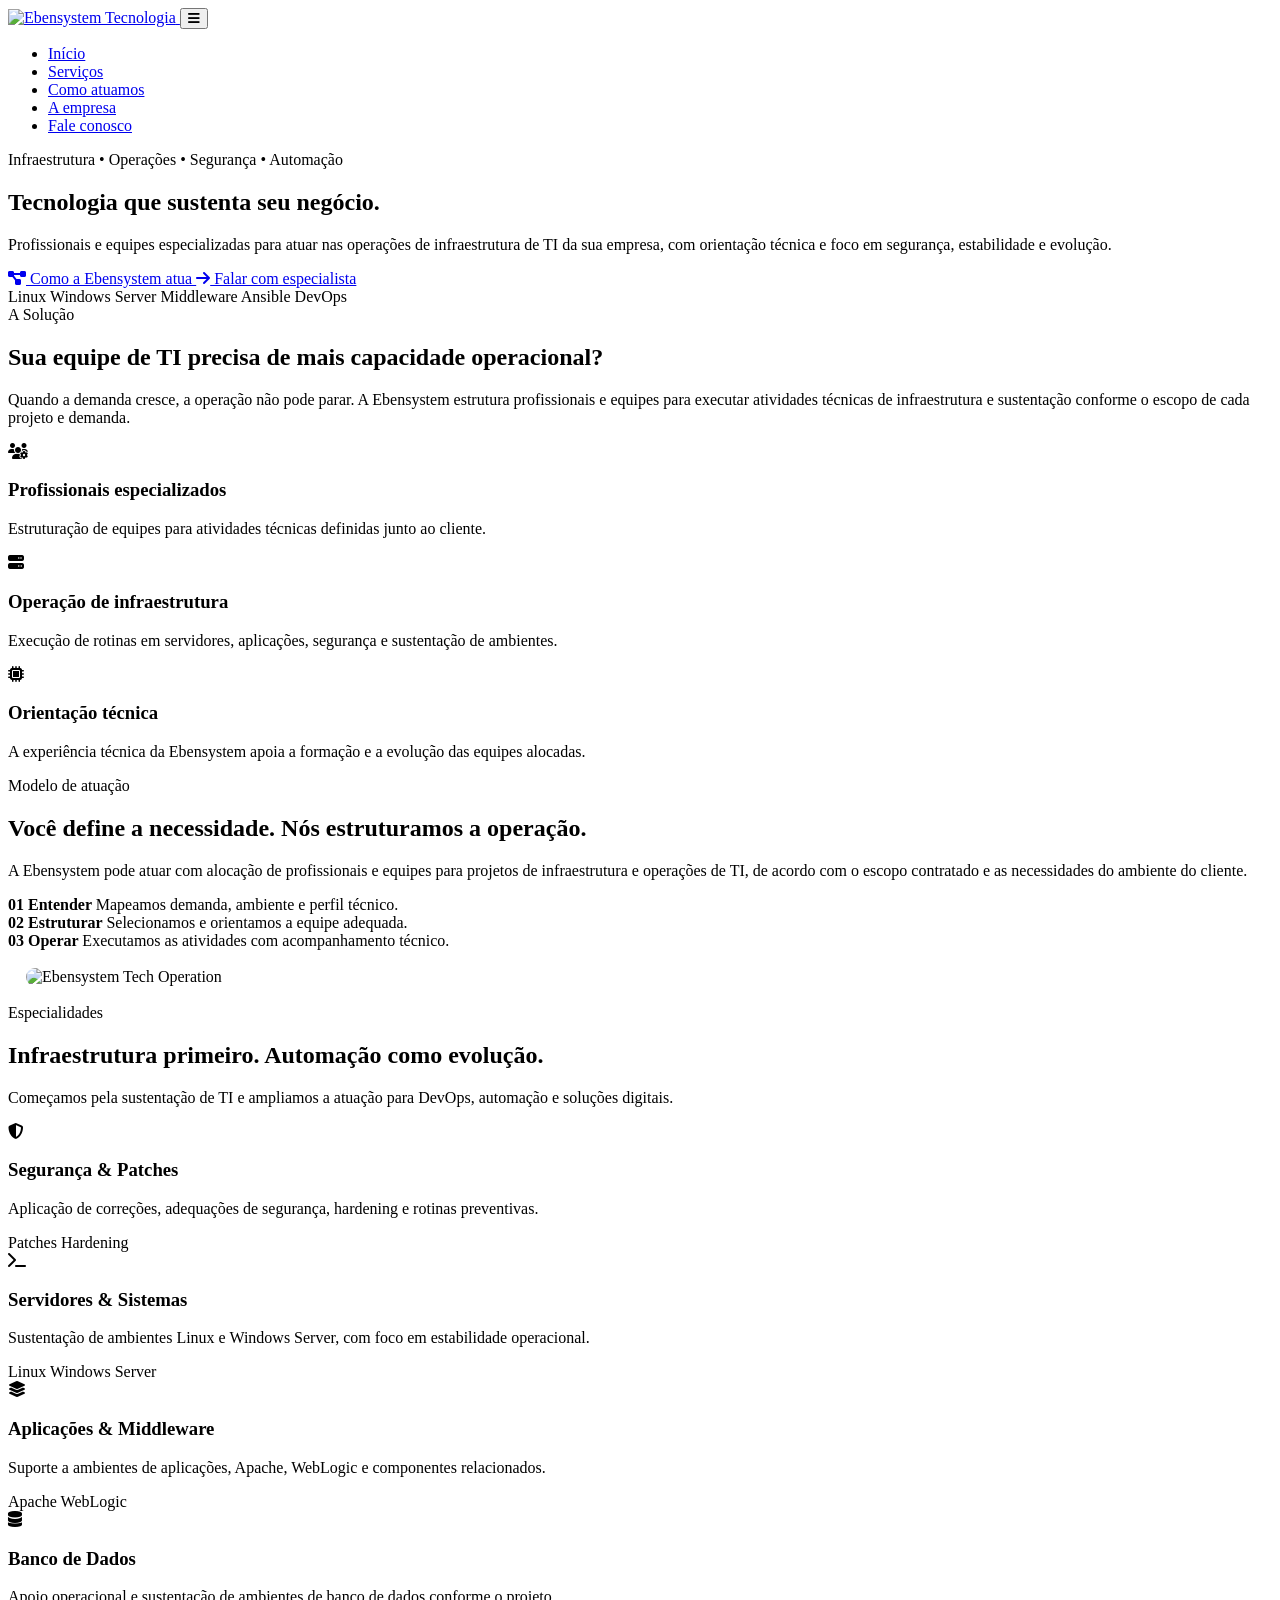
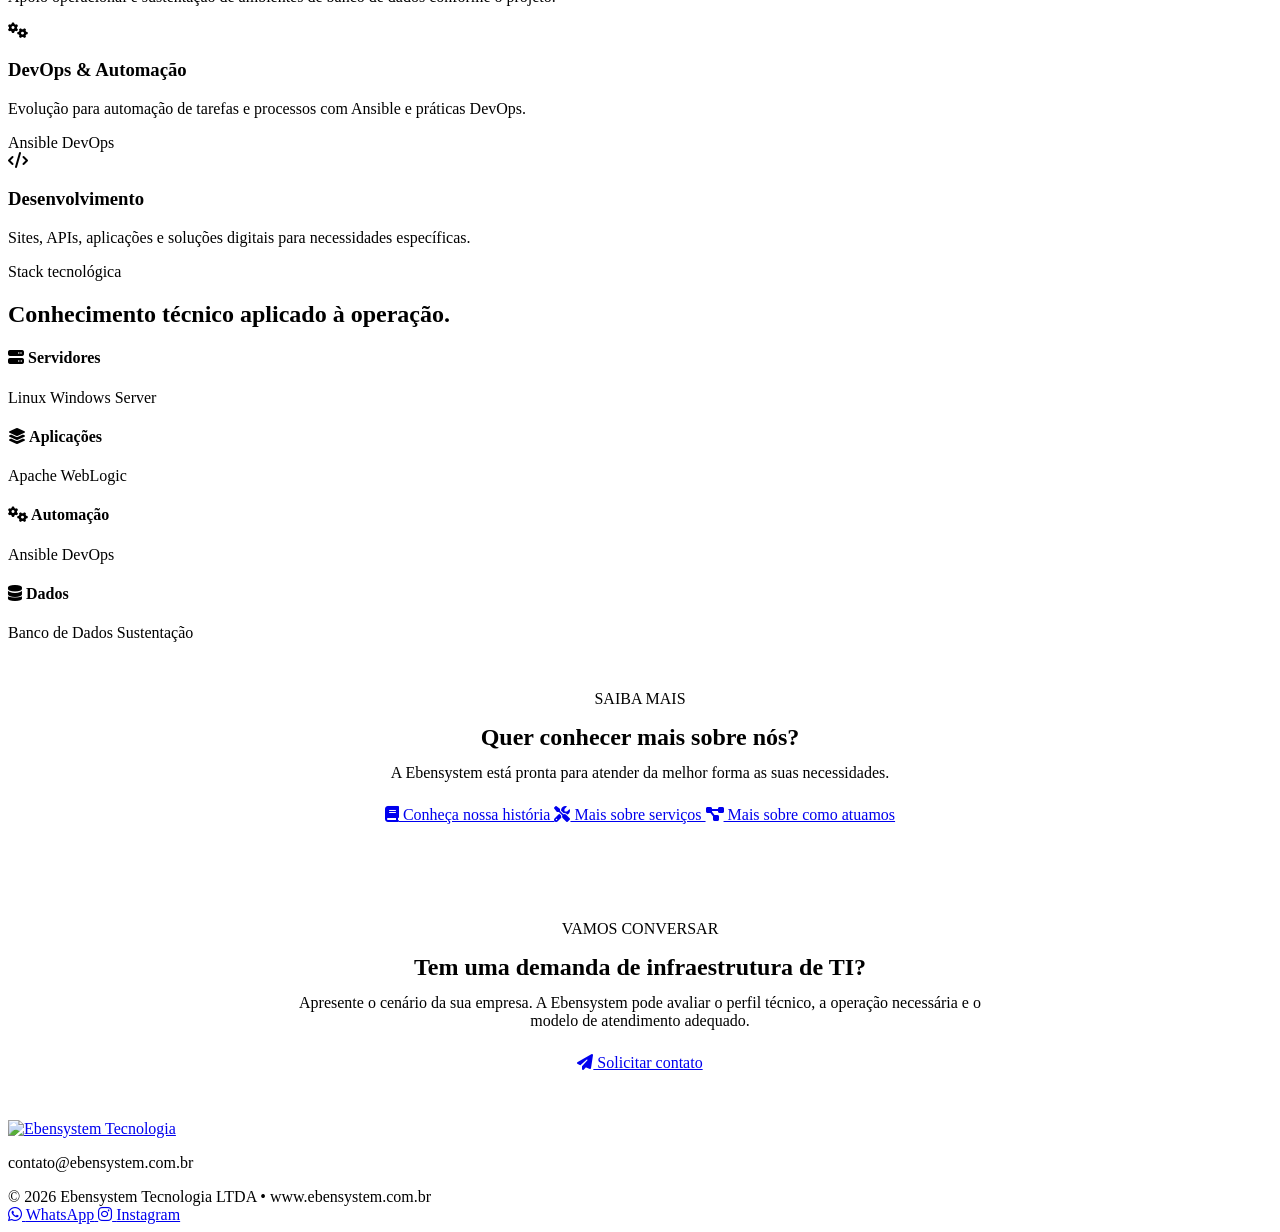
==== index.html @ 6a3967ce "Add files via upload" ====
<!DOCTYPE html>
<html lang="pt-BR">
 <head>
  <meta charset="utf-8"/>
  <meta content="width=device-width, initial-scale=1.0" name="viewport"/>
  <meta content="Ebensystem Tecnologia &mdash; profissionais e equipes especializadas para opera&ccedil;&otilde;es de infraestrutura, seguran&ccedil;a, servidores, aplica&ccedil;&otilde;es e automa&ccedil;&atilde;o de TI." name="description"/>
  <title>
   Ebensystem Tecnologia | Infraestrutura e Opera&ccedil;&otilde;es de TI
  </title>
  <link href="css/style.css" rel="stylesheet"/>
  <link href="https://cdnjs.cloudflare.com/ajax/libs/font-awesome/6.4.0/css/all.min.css" rel="stylesheet"/>
 </head>
 <body>
  <header>
   <a class="logo-container" href="./">
    <img alt="Ebensystem Tecnologia" class="logo-img" src="img/logo.png"/>
   </a>
   <button aria-expanded="false" aria-label="Abrir menu" class="menu-toggle" type="button">
    <i class="fa-solid fa-bars">
    </i>
   </button>
   <nav>
    <ul>
     <li>
      <a aria-current="page" class="active" href="./">
       In&iacute;cio
      </a>
     </li>
     <li>
      <a href="./servicos/">
       Servi&ccedil;os
      </a>
     </li>
     <li>
      <a href="./clientes/">
       Como atuamos
      </a>
     </li>
     <li>
      <a href="./historia/">
       A empresa
      </a>
     </li>
     <li>
      <a class="nav-cta" href="./contato/">
       Fale conosco
      </a>
     </li>
    </ul>
   </nav>
  </header>
  <main>
   <section class="hero reveal">
    <div class="hero-grid">
    </div>
    <span class="hero-node node1">
    </span>
    <span class="hero-node node2">
    </span>
    <span class="hero-node node3">
    </span>
    <div class="hero-content">
     <span class="eyebrow">
      Infraestrutura &bull; Opera&ccedil;&otilde;es &bull; Seguran&ccedil;a &bull; Automa&ccedil;&atilde;o
     </span>
     <h1>
      Tecnologia que
      <span>
       sustenta
      </span>
      seu neg&oacute;cio.
     </h1>
     <p>
      Profissionais e equipes especializadas para atuar nas opera&ccedil;&otilde;es de infraestrutura de TI da sua empresa, com orienta&ccedil;&atilde;o t&eacute;cnica e foco em seguran&ccedil;a, estabilidade e evolu&ccedil;&atilde;o.
     </p>
     <div class="hero-actions">
      <a class="btn-primary" href="./clientes/">
       <i class="fa-solid fa-diagram-project">
       </i>
       Como a Ebensystem atua
      </a>
      <a class="btn-secondary" href="./contato/">
       <i class="fa-solid fa-arrow-right">
       </i>
       Falar com especialista
      </a>
     </div>
     <div class="hero-techline">
      <span>
       Linux
      </span>
      <span>
       Windows Server
      </span>
      <span>
       Middleware
      </span>
      <span>
       Ansible
      </span>
      <span>
       DevOps
      </span>
     </div>
    </div>
   </section>
   <section class="section">
    <div class="section-head">
     <span class="section-kicker">
      A Solução
     </span>
     <h2>
      Sua equipe de TI precisa de mais capacidade operacional?
     </h2>
     <p>
      Quando a demanda cresce, a opera&ccedil;&atilde;o n&atilde;o pode parar. A Ebensystem estrutura profissionais e equipes para executar atividades t&eacute;cnicas de infraestrutura e sustenta&ccedil;&atilde;o conforme o escopo de cada projeto e demanda.
     </p>
    </div>
    <div class="grid-3">
     <div class="card reveal">
      <div class="card-icon">
       <i class="fa-solid fa-users-gear">
       </i>
      </div>
      <h3>
       Profissionais especializados
      </h3>
      <p>
       Estrutura&ccedil;&atilde;o de equipes para atividades t&eacute;cnicas definidas junto ao cliente.
      </p>
     </div>
     <div class="card reveal delay-1">
      <div class="card-icon">
       <i class="fa-solid fa-server">
       </i>
      </div>
      <h3>
       Opera&ccedil;&atilde;o de infraestrutura
      </h3>
      <p>
       Execu&ccedil;&atilde;o de rotinas em servidores, aplica&ccedil;&otilde;es, seguran&ccedil;a e sustenta&ccedil;&atilde;o de ambientes.
      </p>
     </div>
     <div class="card reveal delay-2">
      <div class="card-icon">
       <i class="fa-solid fa-microchip">
       </i>
      </div>
      <h3>
       Orienta&ccedil;&atilde;o t&eacute;cnica
      </h3>
      <p>
       A experi&ecirc;ncia t&eacute;cnica da Ebensystem apoia a forma&ccedil;&atilde;o e a evolu&ccedil;&atilde;o das equipes alocadas.
      </p>
     </div>
    </div>
   </section>
   <section class="section" id="modelo">
    <div class="model">
     <div class="card model-main">
      <span class="section-kicker">
       Modelo de atua&ccedil;&atilde;o
      </span>
      <h2>
       Voc&ecirc; define a necessidade. N&oacute;s estruturamos a opera&ccedil;&atilde;o.
      </h2>
      <p>
       A Ebensystem pode atuar com aloca&ccedil;&atilde;o de profissionais e equipes para projetos de infraestrutura e opera&ccedil;&otilde;es de TI, de acordo com o escopo contratado e as necessidades do ambiente do cliente.
      </p>
      <div class="model-steps">
       <div class="step">
        <b>
         01
        </b>
        <strong>
         Entender
        </strong>
        <span>
         Mapeamos demanda, ambiente e perfil t&eacute;cnico.
        </span>
       </div>
       <div class="step">
        <b>
         02
        </b>
        <strong>
         Estruturar
        </strong>
        <span>
         Selecionamos e orientamos a equipe adequada.
        </span>
       </div>
       <div class="step">
        <b>
         03
        </b>
        <strong>
         Operar
        </strong>
        <span>
         Executamos as atividades com acompanhamento t&eacute;cnico.
        </span>
       </div>
      </div>
     </div>
     <div class="tech-panel" style="display:flex;align-items:center;justify-content:center;overflow:hidden;padding:18px;box-sizing:border-box;">

      <img

       src="img/ebensystem-tech-operation-8s.gif"

       alt="Ebensystem Tech Operation"

       style="display:block;width:100%;height:100%;max-width:100%;max-height:100%;object-fit:contain;object-position:center;border-radius:16px;"

      />

     </div>
    </div>
   </section>
   <section class="section">
    <div class="section-head">
     <span class="section-kicker">
      Especialidades
     </span>
     <h2>
      Infraestrutura primeiro. Automa&ccedil;&atilde;o como evolu&ccedil;&atilde;o.
     </h2>
     <p>
      Come&ccedil;amos pela sustenta&ccedil;&atilde;o de TI e ampliamos a atua&ccedil;&atilde;o para DevOps, automa&ccedil;&atilde;o e solu&ccedil;&otilde;es digitais.
     </p>
    </div>
    <div class="grid-3">
     <div class="card">
      <div class="card-icon">
       <i class="fa-solid fa-shield-halved">
       </i>
      </div>
      <h3>
       Seguran&ccedil;a &amp; Patches
      </h3>
      <p>
       Aplica&ccedil;&atilde;o de corre&ccedil;&otilde;es, adequa&ccedil;&otilde;es de seguran&ccedil;a, hardening e rotinas preventivas.
      </p>
      <div class="tech-badge-list">
       <span class="tech-badge">
        Patches
       </span>
       <span class="tech-badge">
        Hardening
       </span>
      </div>
     </div>
     <div class="card">
      <div class="card-icon">
       <i class="fa-solid fa-terminal">
       </i>
      </div>
      <h3>
       Servidores &amp; Sistemas
      </h3>
      <p>
       Sustenta&ccedil;&atilde;o de ambientes Linux e Windows Server, com foco em estabilidade operacional.
      </p>
      <div class="tech-badge-list">
       <span class="tech-badge">
        Linux
       </span>
       <span class="tech-badge">
        Windows Server
       </span>
      </div>
     </div>
     <div class="card">
      <div class="card-icon">
       <i class="fa-solid fa-layer-group">
       </i>
      </div>
      <h3>
       Aplica&ccedil;&otilde;es &amp; Middleware
      </h3>
      <p>
       Suporte a ambientes de aplica&ccedil;&otilde;es, Apache, WebLogic e componentes relacionados.
      </p>
      <div class="tech-badge-list">
       <span class="tech-badge">
        Apache
       </span>
       <span class="tech-badge">
        WebLogic
       </span>
      </div>
     </div>
     <div class="card">
      <div class="card-icon">
       <i class="fa-solid fa-database">
       </i>
      </div>
      <h3>
       Banco de Dados
      </h3>
      <p>
       Apoio operacional e sustenta&ccedil;&atilde;o de ambientes de banco de dados conforme o projeto.
      </p>
     </div>
     <div class="card">
      <div class="card-icon">
       <i class="fa-solid fa-gears">
       </i>
      </div>
      <h3>
       DevOps &amp; Automa&ccedil;&atilde;o
      </h3>
      <p>
       Evolu&ccedil;&atilde;o para automa&ccedil;&atilde;o de tarefas e processos com Ansible e pr&aacute;ticas DevOps.
      </p>
      <div class="tech-badge-list">
       <span class="tech-badge">
        Ansible
       </span>
       <span class="tech-badge">
        DevOps
       </span>
      </div>
     </div>
     <div class="card">
      <div class="card-icon">
       <i class="fa-solid fa-code">
       </i>
      </div>
      <h3>
       Desenvolvimento
      </h3>
      <p>
       Sites, APIs, aplica&ccedil;&otilde;es e solu&ccedil;&otilde;es digitais para necessidades espec&iacute;ficas.
      </p>
     </div>
    </div>
   </section>
   <section class="section">
    <div class="section-head">
     <span class="section-kicker">
      Stack tecnol&oacute;gica
     </span>
     <h2>
      Conhecimento t&eacute;cnico aplicado &agrave; opera&ccedil;&atilde;o.
     </h2>
    </div>
    <div class="tech-stack">
     <div class="tech-category">
      <h4>
       <i class="fa-solid fa-server">
       </i>
       Servidores
      </h4>
      <div class="tech-list">
       <span class="tech-item">
        Linux
       </span>
       <span class="tech-item">
        Windows Server
       </span>
      </div>
     </div>
     <div class="tech-category">
      <h4>
       <i class="fa-solid fa-layer-group">
       </i>
       Aplica&ccedil;&otilde;es
      </h4>
      <div class="tech-list">
       <span class="tech-item">
        Apache
       </span>
       <span class="tech-item">
        WebLogic
       </span>
      </div>
     </div>
     <div class="tech-category">
      <h4>
       <i class="fa-solid fa-gears">
       </i>
       Automa&ccedil;&atilde;o
      </h4>
      <div class="tech-list">
       <span class="tech-item">
        Ansible
       </span>
       <span class="tech-item">
        DevOps
       </span>
      </div>
     </div>
     <div class="tech-category">
      <h4>
       <i class="fa-solid fa-database">
       </i>
       Dados
      </h4>
      <div class="tech-list">
       <span class="tech-item">
        Banco de Dados
       </span>
       <span class="tech-item">
        Sustenta&ccedil;&atilde;o
       </span>
      </div>
     </div>
    </div>
   </section>
   <section class="section">
    <div class="card" style="text-align:center;padding:3rem 1.5rem">
     <span class="tech-tag">
      SAIBA MAIS
     </span>
     <h2 style="margin:1rem 0 .8rem">
      Quer conhecer mais sobre nós?
     </h2>
     <p class="muted" style="max-width:700px;margin:0 auto 1.5rem">
      A Ebensystem está pronta para atender da melhor forma as suas necessidades.
     </p>
     <a class="btn-primary" href="./historia/">
      <i class="fa-solid fa-book"></i>
      </i>
      Conheça nossa história
     </a>
       </a>
       <a class="btn-primary" href="./servicos/">
       <i class="fa-solid fa-screwdriver-wrench"></i>
       </i> 
       Mais sobre serviços
      </a>
       <a class="btn-primary" href="./clientes/">
       <i class="fa-solid fa-diagram-project">
       </i>
       Mais sobre como atuamos
      </a>
    </div>
    
   </section>

   </div>
    <div class="card" style="text-align:center;padding:3rem 1.5rem">
        <span class="tech-tag">
      VAMOS CONVERSAR
     </span>
     <h2 style="margin:1rem 0 .8rem">
      Tem uma demanda de infraestrutura de TI?
     </h2>
     <p class="muted" style="max-width:700px;margin:0 auto 1.5rem">
      Apresente o cen&aacute;rio da sua empresa. A Ebensystem pode avaliar o perfil t&eacute;cnico, a opera&ccedil;&atilde;o necess&aacute;ria e o modelo de atendimento adequado.
     </p>
     <a class="btn-primary" href="./contato/">
      <i class="fa-solid fa-paper-plane">
      </i>
      Solicitar contato
     </a>
      </a>
    </div>
    
  </main>
  <footer>
   <div class="footer-content">
    <a class="logo-container" href="./">
     <img alt="Ebensystem Tecnologia" class="logo-img" src="img/logo.png"/>
    </a>
    <p class="footer-mail">
     contato@ebensystem.com.br
    </p>
   </div>
   <div class="footer-bottom">
    &copy; 2026 Ebensystem Tecnologia LTDA &bull; www.ebensystem.com.br
   </div>
  </footer>

  <!-- BOTÕES FLUTUANTES -->
  <div class="botoes-flutuantes">

    <!-- WhatsApp -->
    <a
      class="btn-flutuante btn-whatsapp"
      href="https://wa.me/5551997706395"
      target="_blank"
      rel="noopener noreferrer"
      title="Falar com a Ebensystem pelo WhatsApp"
    >
      <i class="fa-brands fa-whatsapp"></i>
      <span>WhatsApp</span>
    </a>

    <!-- Instagram -->
    <a
      class="btn-flutuante btn-instagram"
      href="https://www.instagram.com/ebensystem/"
      target="_blank"
      rel="noopener noreferrer"
      title="Siga a Ebensystem no Instagram"
    >
      <i class="fa-brands fa-instagram"></i>
      <span>Instagram</span>
    </a>

  </div>

  <script src="app.js"></script>

 </body>
</html>
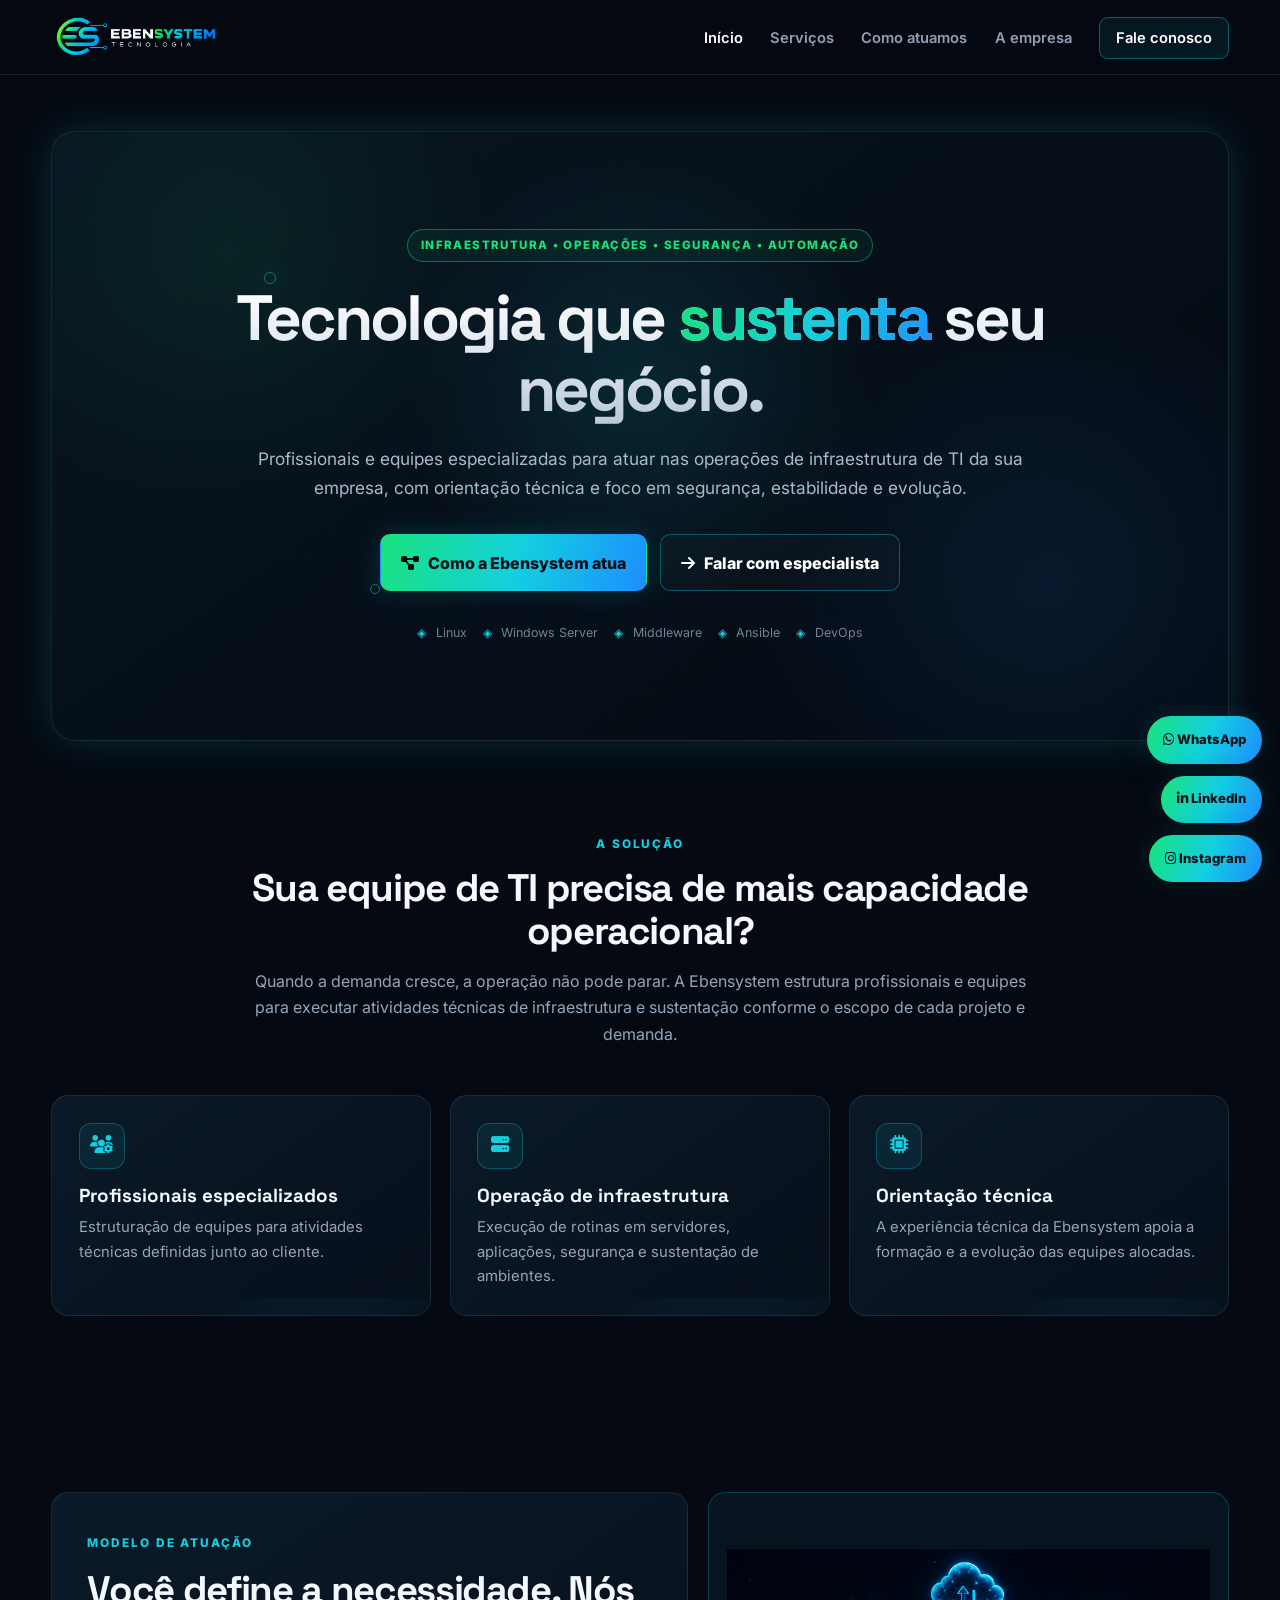
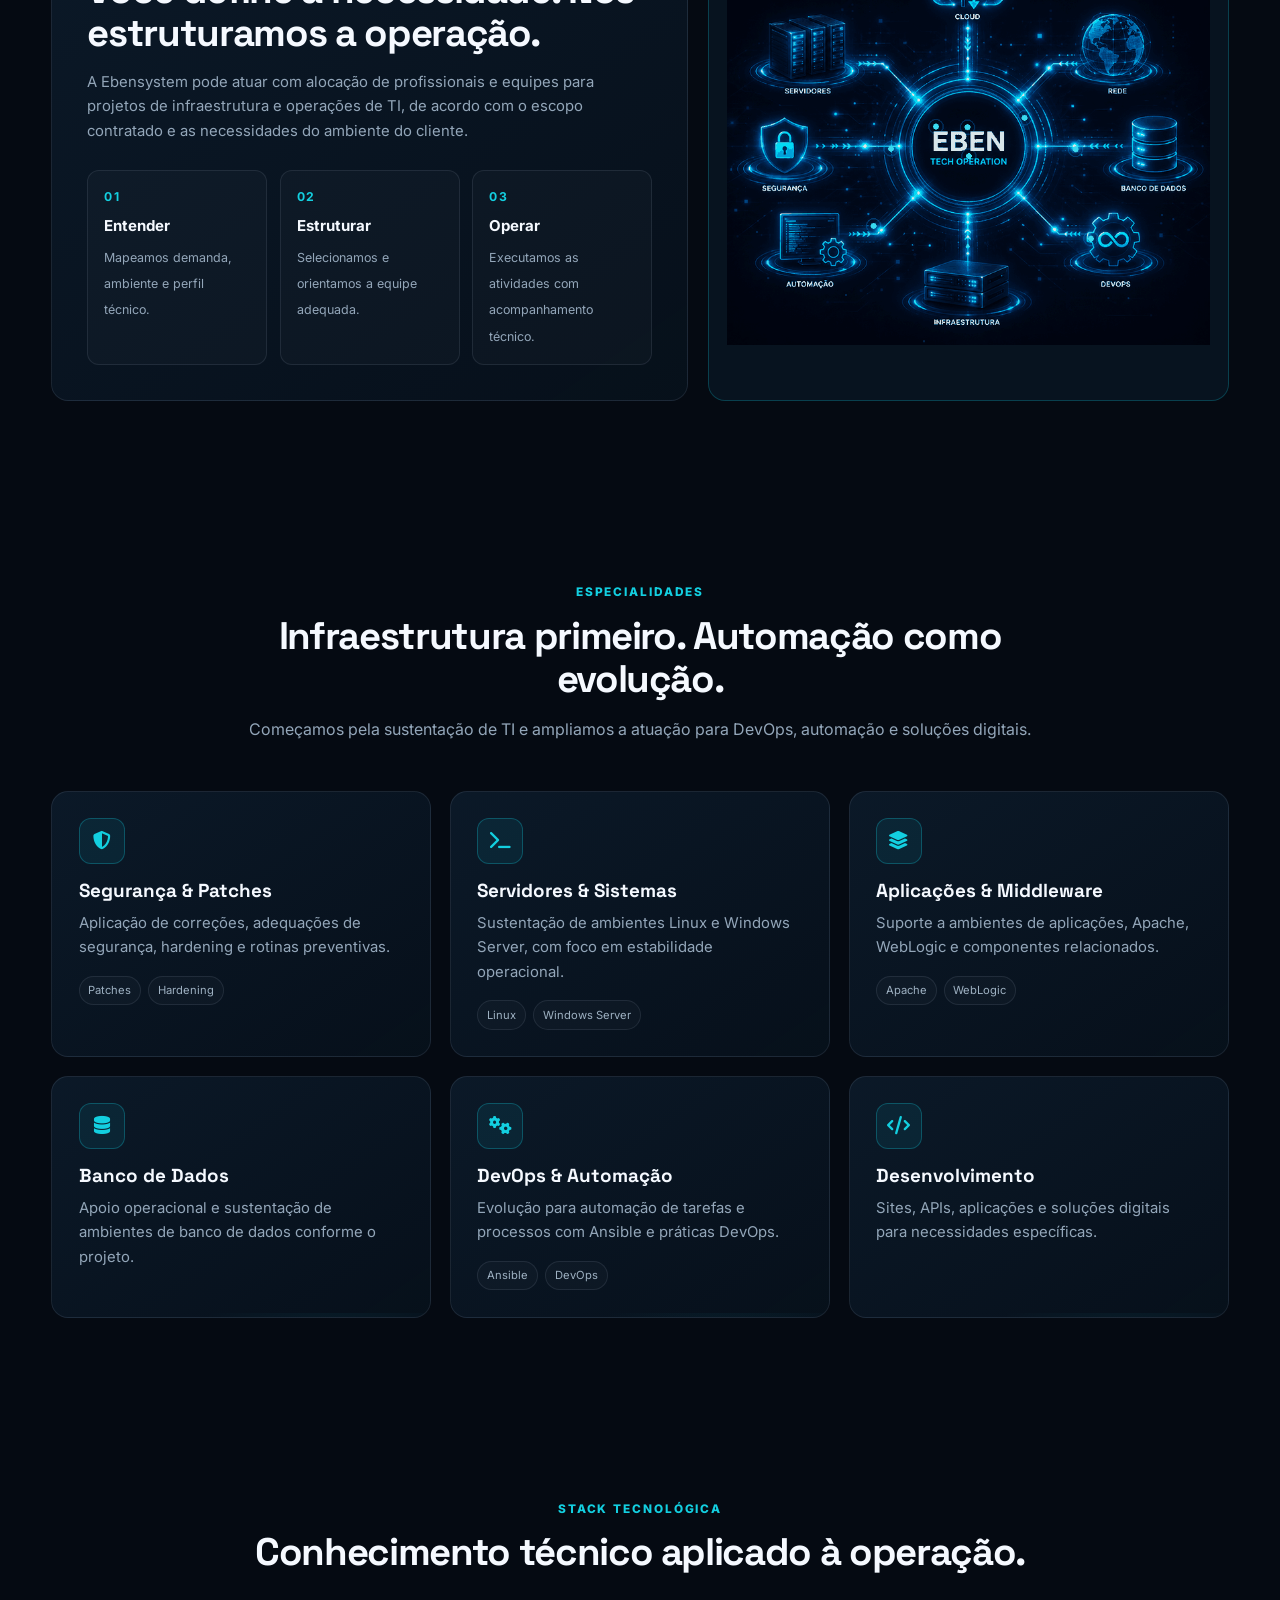
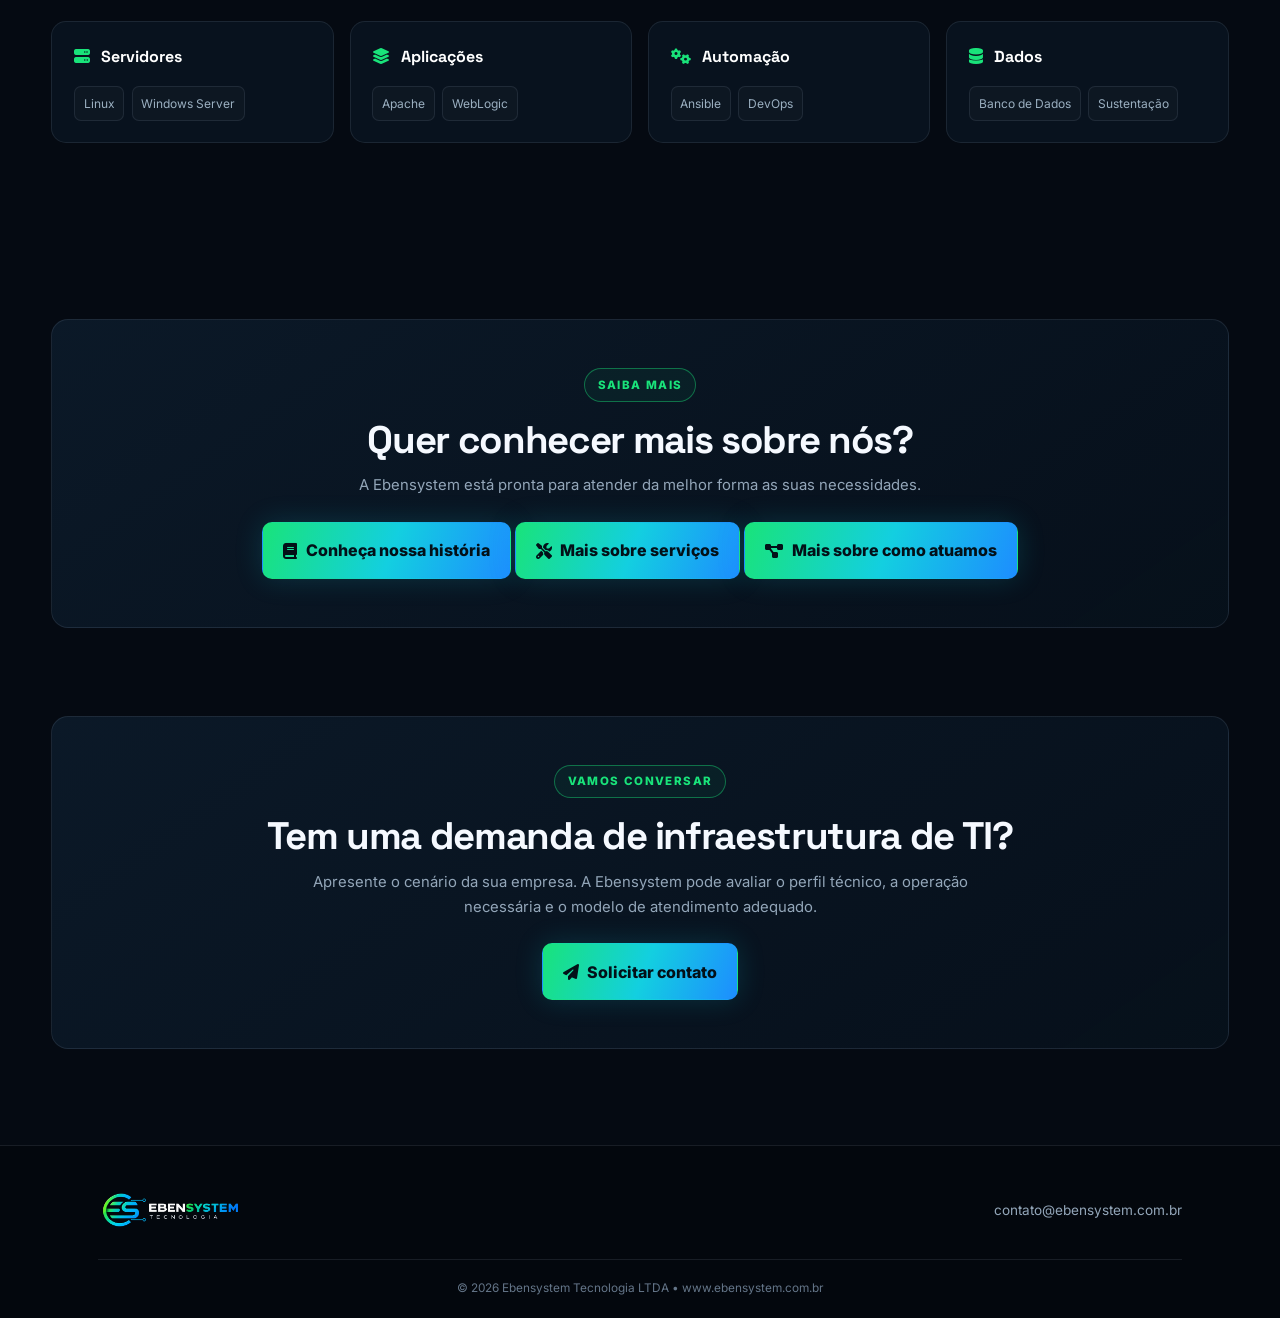
==== commit 134951b2: "Enhance accessibility of floating buttons Added aria-label attributes for accessibility and reorgani" ====
--- a/index.html
+++ b/index.html
@@ -474,36 +474,51 @@
    </div>
   </footer>
 
-  <!-- BOTÕES FLUTUANTES -->
-  <div class="botoes-flutuantes">
-
-    <!-- WhatsApp -->
-    <a
-      class="btn-flutuante btn-whatsapp"
-      href="https://wa.me/5551997706395"
-      target="_blank"
-      rel="noopener noreferrer"
-      title="Falar com a Ebensystem pelo WhatsApp"
-    >
-      <i class="fa-brands fa-whatsapp"></i>
-      <span>WhatsApp</span>
-    </a>
-
-    <!-- Instagram -->
-    <a
-      class="btn-flutuante btn-instagram"
-      href="https://www.instagram.com/ebensystem/"
-      target="_blank"
-      rel="noopener noreferrer"
-      title="Siga a Ebensystem no Instagram"
-    >
-      <i class="fa-brands fa-instagram"></i>
-      <span>Instagram</span>
-    </a>
-
-  </div>
-
-  <script src="app.js"></script>
-
- </body>
-</html>+<!-- BOTÕES FLUTUANTES -->
+<div class="botoes-flutuantes">
+
+  <!-- WhatsApp -->
+  <a
+    class="btn-flutuante btn-whatsapp"
+    href="https://wa.me/5551997706395"
+    target="_blank"
+    rel="noopener noreferrer"
+    title="Falar com a Ebensystem pelo WhatsApp"
+    aria-label="WhatsApp da Ebensystem"
+  >
+    <i class="fa-brands fa-whatsapp"></i>
+    <span>WhatsApp</span>
+  </a>
+
+  <!-- LinkedIn -->
+  <a
+    class="btn-flutuante btn-linkedin"
+    href="https://www.linkedin.com/company/ebensystem/"
+    target="_blank"
+    rel="noopener noreferrer"
+    title="Siga a Ebensystem no LinkedIn"
+    aria-label="LinkedIn da Ebensystem"
+  >
+    <i class="fa-brands fa-linkedin-in"></i>
+    <span>LinkedIn</span>
+  </a>
+
+  <!-- Instagram -->
+  <a
+    class="btn-flutuante btn-instagram"
+    href="https://www.instagram.com/ebensystem/"
+    target="_blank"
+    rel="noopener noreferrer"
+    title="Siga a Ebensystem no Instagram"
+    aria-label="Instagram da Ebensystem"
+  >
+    <i class="fa-brands fa-instagram"></i>
+    <span>Instagram</span>
+  </a>
+
+</div>
+
+<script src="app.js"></script>
+
+</body>
+</html>
--- a/css/style.css
+++ b/css/style.css
@@ -0,0 +1,127 @@
+@import url('https://fonts.googleapis.com/css2?family=Inter:wght@400;500;600;700;800&family=Space+Grotesk:wght@500;600;700&display=swap');
+
+:root{
+  --bg:#050a12;
+  --bg-soft:#07111c;
+  --panel:#091522;
+  --panel-2:#0c1b2a;
+  --line:rgba(148,163,184,.14);
+  --line-strong:rgba(25,210,230,.35);
+  --text:#f5f9ff;
+  --muted:#93a6b9;
+  --green:#19e37a;
+  --cyan:#13cfe0;
+  --blue:#1d8dff;
+  --gradient:linear-gradient(110deg,var(--green),var(--cyan) 52%,var(--blue));
+  --glow:0 0 38px rgba(19,207,224,.16);
+}
+*{box-sizing:border-box;margin:0;padding:0}
+html{scroll-behavior:smooth}
+body{font-family:Inter,Arial,sans-serif;background:var(--bg);color:var(--text);line-height:1.65;overflow-x:hidden}
+body:before{content:"";position:fixed;inset:0;pointer-events:none;opacity:.18;background-image:linear-gradient(rgba(255,255,255,.025) 1px,transparent 1px),linear-gradient(90deg,rgba(255,255,255,.025) 1px,transparent 1px);background-size:48px 48px;mask-image:linear-gradient(to bottom,black,transparent 75%);z-index:-2}
+a{color:inherit;text-decoration:none}
+.container{width:min(1160px,92%);margin:auto}
+
+/* Header */
+header{position:sticky;top:0;z-index:1000;background:rgba(5,10,18,.86);backdrop-filter:blur(18px);border-bottom:1px solid var(--line);padding:.55rem 4%;display:flex;align-items:center;justify-content:space-between;gap:25px}
+.logo-container{display:flex;align-items:center;flex-shrink:0}
+.logo-img{width:170px;height:auto;display:block;object-fit:contain;transition:transform .25s ease}
+.logo-container:hover .logo-img{transform:scale(1.02)}
+nav ul{display:flex;align-items:center;gap:1.7rem;list-style:none}
+nav a{color:#91a1b4;font-size:.92rem;font-weight:600;transition:.25s}
+nav a:hover,nav a.active{color:#fff}
+.nav-cta{padding:.7rem 1rem;border:1px solid rgba(19,207,224,.4);border-radius:9px;color:#fff!important;background:rgba(19,207,224,.07)}
+.menu-toggle{display:none;border:1px solid var(--line);background:var(--panel);color:#fff;border-radius:9px;padding:.6rem .75rem;font-size:1.1rem;cursor:pointer}
+
+/* General */
+main{width:min(1200px,92%);margin:0 auto;padding:3.5rem 0 1rem}
+.eyebrow,.tech-tag{display:inline-flex;align-items:center;gap:.5rem;color:var(--green);border:1px solid rgba(25,227,122,.42);background:rgba(25,227,122,.055);padding:.38rem .8rem;border-radius:999px;font-size:.72rem;font-weight:800;letter-spacing:.12em;text-transform:uppercase}
+.section{padding:5.5rem 0}
+.section-head{text-align:center;max-width:800px;margin:0 auto 3rem}
+.section-kicker{color:var(--cyan);font-size:.74rem;font-weight:800;letter-spacing:.16em;text-transform:uppercase}
+h1,h2,h3{font-family:'Space Grotesk',Inter,sans-serif;line-height:1.12}
+h1{font-size:clamp(2.4rem,5vw,4.8rem);letter-spacing:-.045em}
+h2{font-size:clamp(1.9rem,3vw,2.8rem);letter-spacing:-.035em}
+h3{font-size:1.18rem}
+.section-head h2{margin:.65rem 0 1rem}
+.section-head p,.muted{color:var(--muted)}
+
+/* Hero */
+.hero{position:relative;min-height:610px;display:grid;place-items:center;text-align:center;overflow:hidden;border:1px solid var(--line);border-radius:24px;background:radial-gradient(circle at 50% 42%,rgba(19,207,224,.12),transparent 34%),linear-gradient(145deg,rgba(8,22,34,.96),rgba(5,10,18,.94));box-shadow:var(--glow)}
+.hero:before{content:"";position:absolute;inset:0;background:radial-gradient(circle at 15% 20%,rgba(25,227,122,.08),transparent 24%),radial-gradient(circle at 85% 75%,rgba(29,141,255,.1),transparent 27%);pointer-events:none}
+.hero-grid{position:absolute;inset:0;background-image:linear-gradient(rgba(19,207,224,.09) 1px,transparent 1px),linear-gradient(90deg,rgba(19,207,224,.09) 1px,transparent 1px);background-size:70px 70px;mask-image:radial-gradient(circle at center,black 0%,transparent 72%);opacity:.32}
+.hero-node{position:absolute;border:1px solid rgba(19,207,224,.5);border-radius:50%;box-shadow:0 0 24px rgba(19,207,224,.25);animation:pulse 3.5s infinite ease-in-out}
+.node1{width:12px;height:12px;top:23%;left:18%}.node2{width:8px;height:8px;top:31%;right:19%;animation-delay:1s}.node3{width:10px;height:10px;bottom:24%;left:27%;animation-delay:2s}
+.hero-content{position:relative;z-index:2;width:min(900px,90%)}
+.hero h1{margin:1.3rem auto 1.2rem;background:linear-gradient(180deg,#fff 5%,#b9c8d8 100%);-webkit-background-clip:text;background-clip:text;color:transparent}
+.hero h1 span{background:var(--gradient);-webkit-background-clip:text;background-clip:text;color:transparent}
+.hero p{max-width:780px;margin:0 auto;color:#a9bacb;font-size:1.08rem}
+.hero-actions{display:flex;justify-content:center;gap:.85rem;flex-wrap:wrap;margin-top:2rem}
+.btn-primary,.btn-secondary{display:inline-flex;align-items:center;justify-content:center;gap:.55rem;padding:.9rem 1.25rem;border-radius:10px;font-weight:800;transition:.25s;cursor:pointer}
+.btn-primary{background:var(--gradient);color:#031018;border:1px solid transparent;box-shadow:0 0 28px rgba(19,207,224,.17)}
+.btn-secondary{background:rgba(255,255,255,.02);color:#fff;border:1px solid var(--line-strong)}
+.btn-primary:hover,.btn-secondary:hover{transform:translateY(-2px);box-shadow:0 12px 35px rgba(19,207,224,.16)}
+.hero-techline{margin:2rem auto 0;display:flex;justify-content:center;gap:1rem;flex-wrap:wrap;color:#6f8498;font-size:.78rem}
+.hero-techline span:before{content:'◈';color:var(--cyan);margin-right:.35rem}
+
+/* Cards */
+.grid-3{display:grid;grid-template-columns:repeat(3,1fr);gap:1.15rem}
+.grid-2{display:grid;grid-template-columns:repeat(2,1fr);gap:1.15rem}
+.card{position:relative;background:linear-gradient(145deg,rgba(12,27,42,.92),rgba(7,17,28,.9));border:1px solid var(--line);border-radius:17px;padding:1.65rem;overflow:hidden;transition:.28s}
+.card:after{content:"";position:absolute;inset:auto -30% -65% 20%;height:160px;background:radial-gradient(circle,rgba(19,207,224,.09),transparent 68%);pointer-events:none}
+.card:hover{transform:translateY(-4px);border-color:rgba(19,207,224,.38);box-shadow:0 18px 55px rgba(0,0,0,.3),0 0 25px rgba(19,207,224,.07)}
+.card-icon{width:46px;height:46px;display:grid;place-items:center;border-radius:12px;color:var(--cyan);background:rgba(19,207,224,.08);border:1px solid rgba(19,207,224,.28);font-size:1.15rem;margin-bottom:1rem}
+.card h3{margin-bottom:.6rem}.card p{color:var(--muted);font-size:.93rem}
+.tech-badge-list{display:flex;flex-wrap:wrap;gap:.45rem;margin-top:1rem}.tech-badge{font-size:.7rem;color:#9eb1c2;border:1px solid var(--line);padding:.28rem .55rem;border-radius:999px;background:rgba(255,255,255,.025)}
+
+/* Commercial model */
+.model{display:grid;grid-template-columns:1.1fr .9fr;gap:1.2rem;align-items:stretch}
+.model-main{padding:2.2rem}.model-main h2{margin:.8rem 0 1rem}.model-main p{color:var(--muted);max-width:720px}.model-steps{display:grid;grid-template-columns:repeat(3,1fr);gap:.8rem;margin-top:1.7rem}
+.step{padding:1rem;border:1px solid var(--line);border-radius:12px;background:rgba(255,255,255,.025)}.step b{display:block;color:var(--cyan);font-size:.76rem;letter-spacing:.12em;margin-bottom:.4rem}.step strong{display:block;font-size:.94rem;margin-bottom:.25rem}.step span{font-size:.78rem;color:var(--muted)}
+.tech-panel{position:relative;min-height:100%;overflow:hidden;padding:2rem;border-radius:17px;border:1px solid rgba(19,207,224,.24);background:radial-gradient(circle at 50% 45%,rgba(19,207,224,.12),transparent 35%),#07131f}
+.network{position:absolute;inset:15%;border:1px solid rgba(19,207,224,.16);transform:rotate(45deg);border-radius:20px}.network:before,.network:after{content:"";position:absolute;border:1px solid rgba(25,227,122,.22);border-radius:50%}.network:before{inset:18%}.network:after{inset:35%}
+.network-label{position:relative;z-index:2;height:100%;min-height:260px;display:grid;place-items:center;text-align:center}.network-label div{width:150px;height:150px;border-radius:50%;display:grid;place-items:center;background:radial-gradient(circle,#102c3b,#07131f);border:1px solid rgba(19,207,224,.5);box-shadow:0 0 45px rgba(19,207,224,.14)}.network-label strong{display:block}.network-label small{color:var(--cyan);display:block;margin-top:.25rem}
+
+/* Tech stack */
+.tech-stack{display:grid;grid-template-columns:repeat(4,1fr);gap:1rem}.tech-category{padding:1.35rem;border:1px solid var(--line);border-radius:15px;background:rgba(9,21,34,.78)}.tech-category h4{font-family:'Space Grotesk',Inter,sans-serif;color:#fff;margin-bottom:1rem}.tech-category h4 i{color:var(--green);margin-right:.45rem}.tech-list{display:flex;flex-wrap:wrap;gap:.45rem}.tech-item{font-size:.75rem;color:#9bb0c1;padding:.4rem .55rem;border-radius:7px;background:rgba(255,255,255,.025);border:1px solid var(--line)}
+
+/* Page hero */
+.page-hero{text-align:center;padding:4.5rem 1rem 3.2rem}.page-hero h1{margin:1rem auto;max-width:900px}.page-hero p{max-width:760px;margin:auto;color:var(--muted);font-size:1.05rem}
+
+/* Timeline / company */
+.timeline{display:grid;grid-template-columns:repeat(4,1fr);gap:1rem}.timeline .card{min-height:190px}.timeline .num{font-size:2.5rem;font-family:'Space Grotesk';font-weight:800;color:rgba(19,207,224,.18)}
+
+/* Contact */
+.contact-grid{display:grid;grid-template-columns:.8fr 1.2fr;gap:1.2rem}.contact-info{padding:2rem}.contact-info h2{margin:1rem 0}.contact-item{display:flex;gap:.85rem;padding:1rem 0;border-bottom:1px solid var(--line)}.contact-item i{color:var(--cyan);width:20px}.contact-item span{color:var(--muted)}
+.form-card{padding:2rem}.field{margin-bottom:1rem}.field label{display:block;font-size:.8rem;font-weight:700;margin-bottom:.4rem;color:#dbe7f1}.field input,.field textarea{width:100%;padding:.9rem 1rem;border-radius:10px;border:1px solid var(--line);background:#050d16;color:#fff;font:inherit;outline:none}.field input:focus,.field textarea:focus{border-color:var(--cyan);box-shadow:0 0 0 3px rgba(19,207,224,.08)}
+
+/* Footer */
+footer{margin-top:5rem;border-top:1px solid var(--line);background:#03070d;padding:2.5rem 4% 1.2rem}.footer-content{width:min(1160px,92%);margin:auto;display:flex;justify-content:space-between;align-items:center;gap:1.5rem;flex-wrap:wrap}.footer-content .logo-img{width:145px}.footer-mail{color:var(--muted);font-size:.85rem}.footer-bottom{width:min(1160px,92%);margin:1.5rem auto 0;padding-top:1.2rem;border-top:1px solid var(--line);text-align:center;color:#647588;font-size:.74rem}
+.btn-flutuante{position:fixed;right:22px;bottom:22px;z-index:999;background:var(--gradient);color:#031018;padding:.8rem 1rem;border-radius:999px;font-weight:800;font-size:.82rem;box-shadow:0 10px 30px rgba(0,0,0,.35),0 0 25px rgba(19,207,224,.16);transition:.25s}.btn-flutuante:hover{transform:translateY(-3px)}
+
+.reveal{animation:rise .7s ease both}.delay-1{animation-delay:.08s}.delay-2{animation-delay:.16s}.delay-3{animation-delay:.24s}
+@keyframes rise{from{opacity:0;transform:translateY(12px)}to{opacity:1;transform:none}}
+@keyframes pulse{0%,100%{transform:scale(.85);opacity:.5}50%{transform:scale(1.2);opacity:1}}
+
+@media(max-width:950px){nav ul{gap:1rem}.nav-cta{display:none}.tech-stack{grid-template-columns:repeat(2,1fr)}.model{grid-template-columns:1fr}.contact-grid{grid-template-columns:1fr}}
+@media(max-width:760px){header{padding:.55rem 4%;}.logo-img{width:145px}.menu-toggle{display:block}nav{position:absolute;left:4%;right:4%;top:70px;background:rgba(5,10,18,.98);border:1px solid var(--line);border-radius:12px;padding:.7rem;display:none}nav.open{display:block}nav ul{flex-direction:column;align-items:stretch;gap:.2rem}nav a{display:block;padding:.75rem}.hero{min-height:590px;border-radius:17px}.hero h1{font-size:2.45rem}.grid-3,.grid-2,.model-steps,.timeline,.tech-stack{grid-template-columns:1fr}.section{padding:4rem 0}.btn-flutuante{right:14px;bottom:14px}.btn-flutuante span{display:none}.btn-flutuante{width:48px;height:48px;display:grid;place-items:center;padding:0}.footer-content{flex-direction:column;align-items:flex-start}}
+/* BOTÕES FLUTUANTES - REDES SOCIAIS */
+
+.botoes-flutuantes {
+  position: fixed;
+  right: 18px;
+  bottom: 18px;
+
+  display: flex;
+  flex-direction: column;
+  align-items: flex-end;
+
+  gap: 12px;
+
+  z-index: 9999;
+}
+
+.botoes-flutuantes .btn-flutuante {
+  position: static;
+  margin: 0;
+}
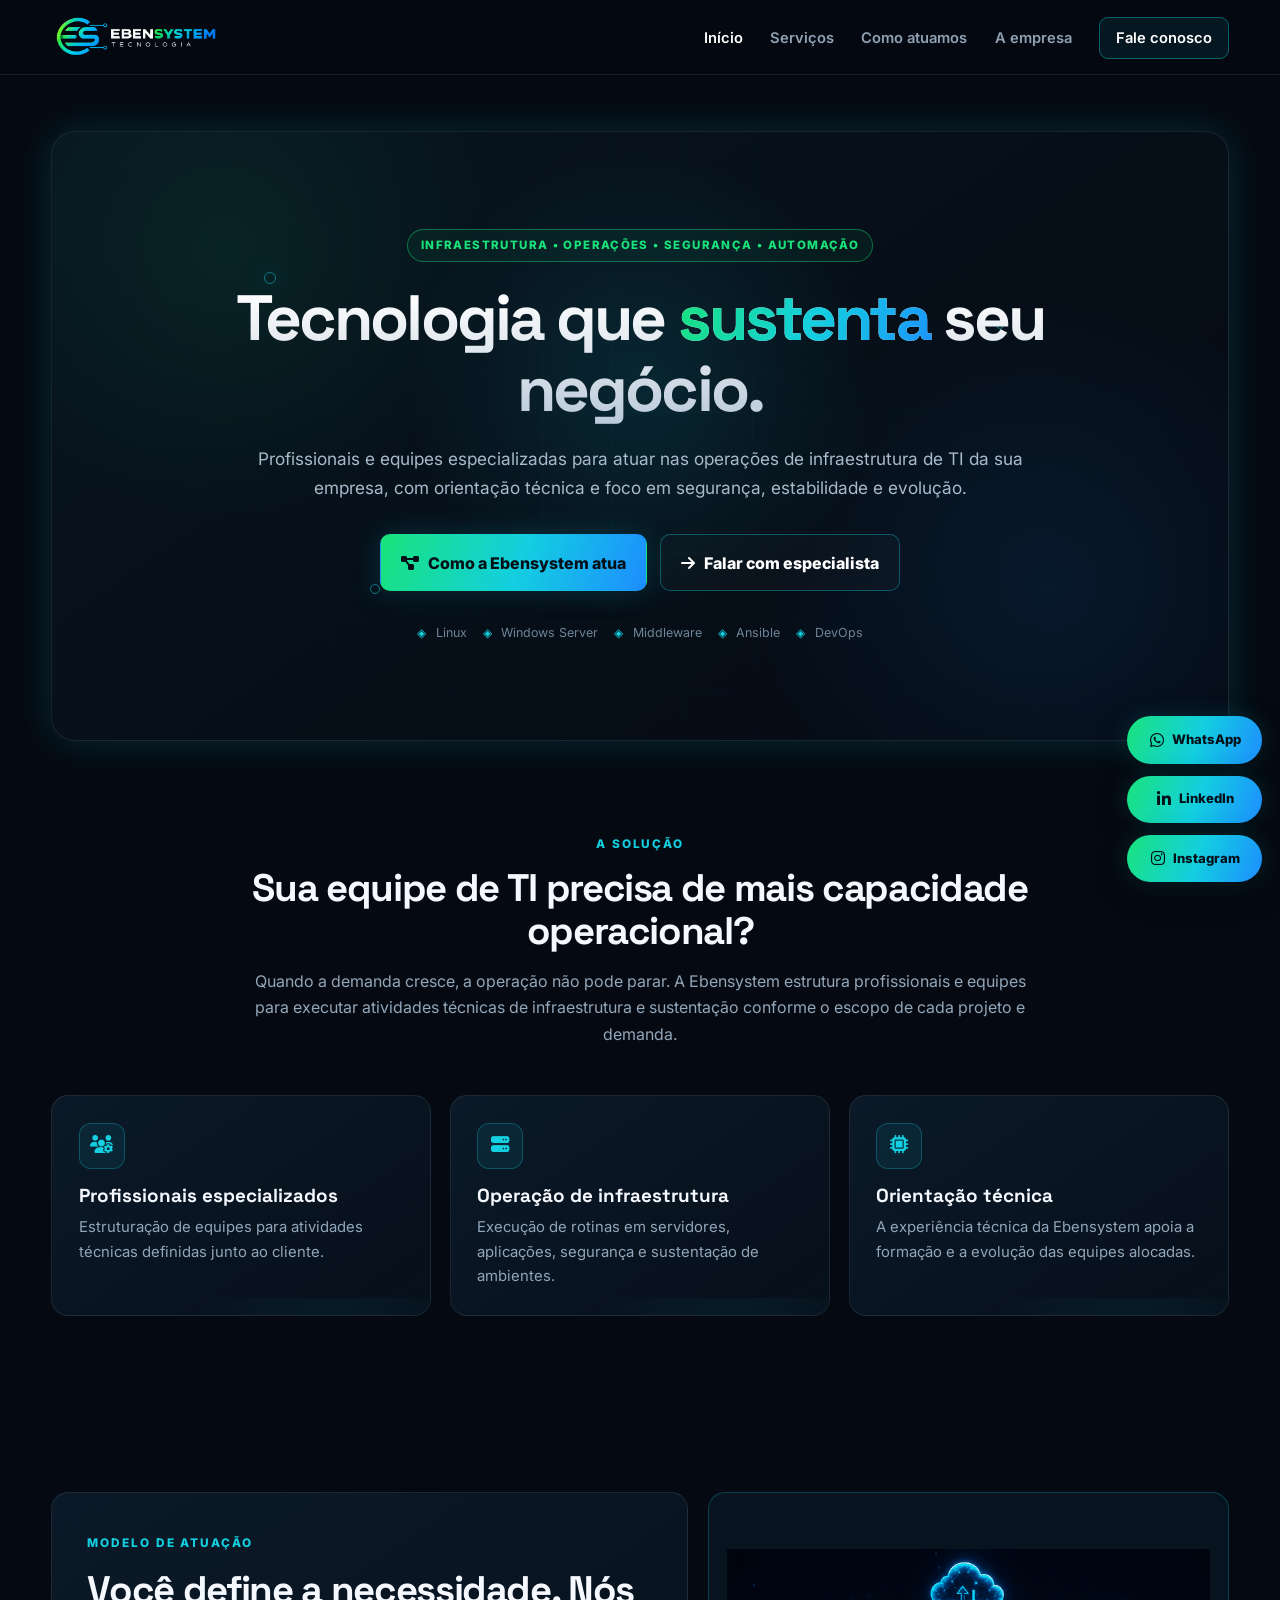
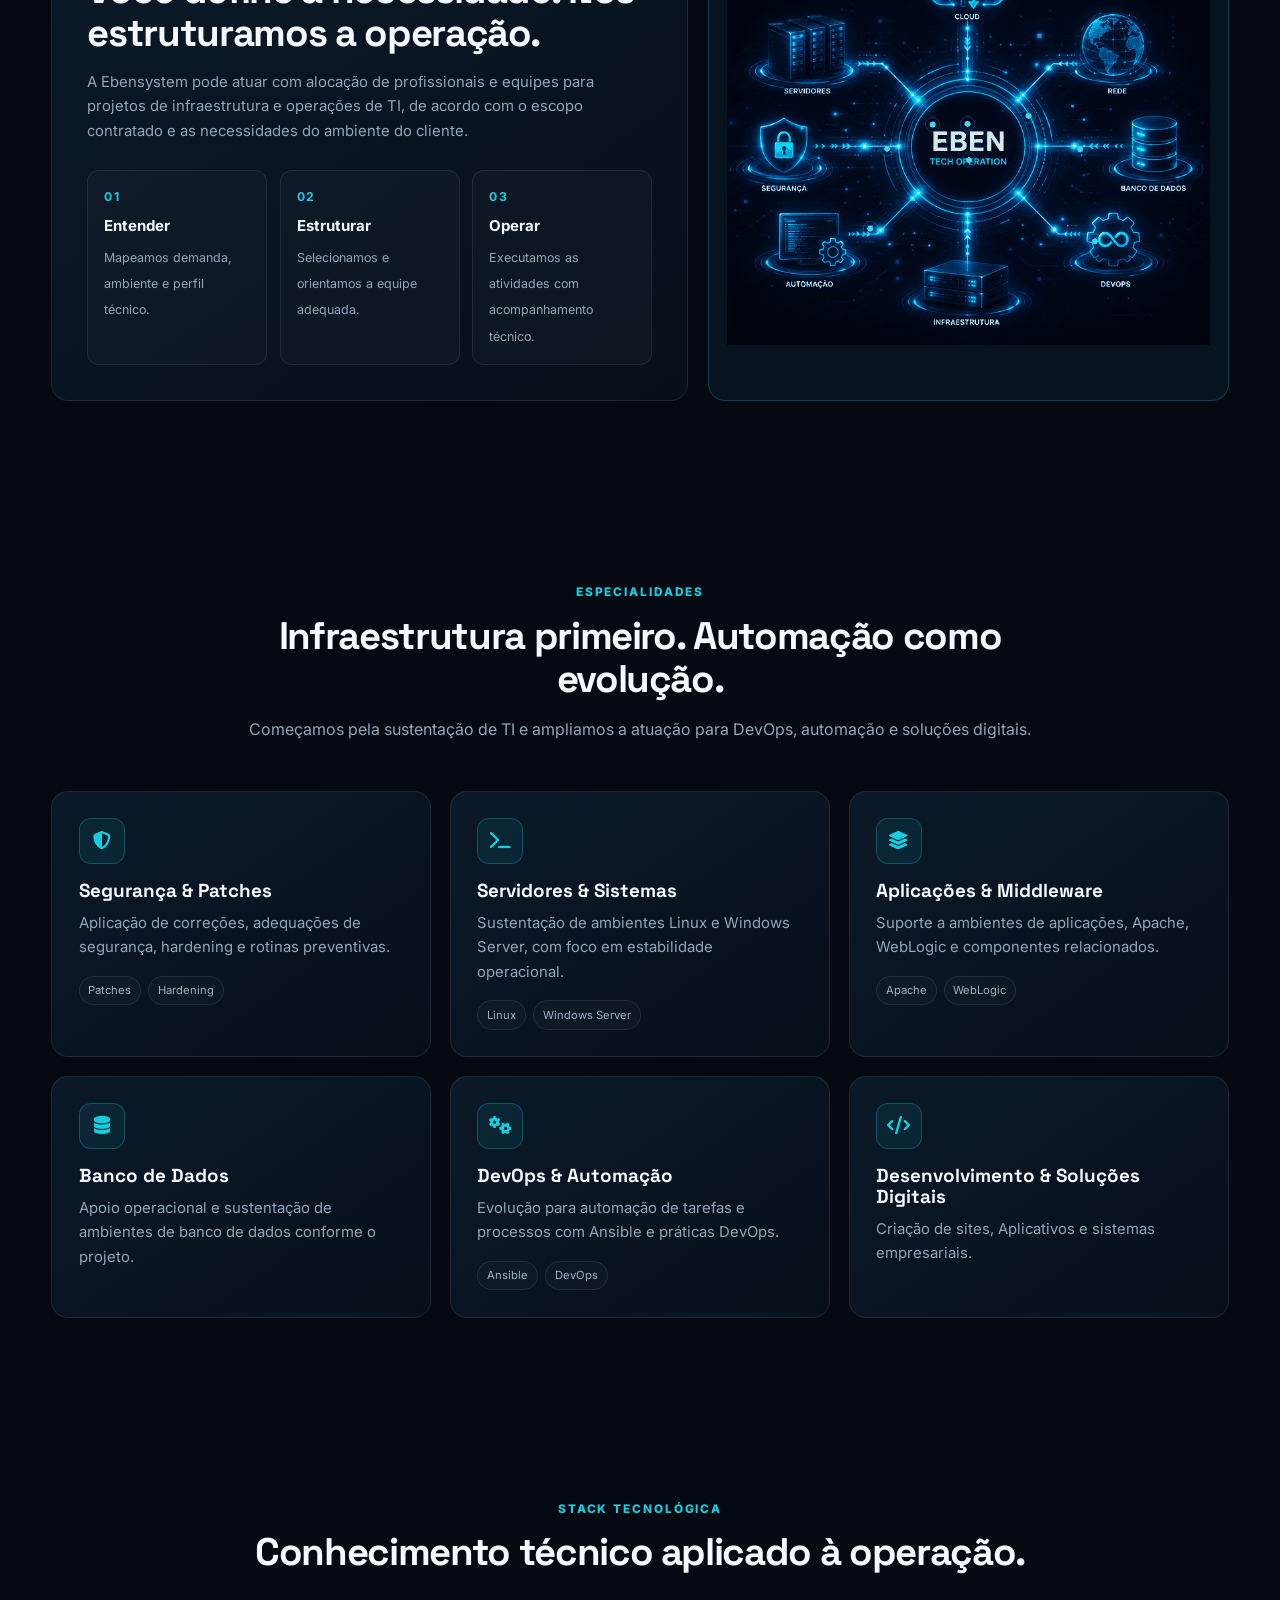
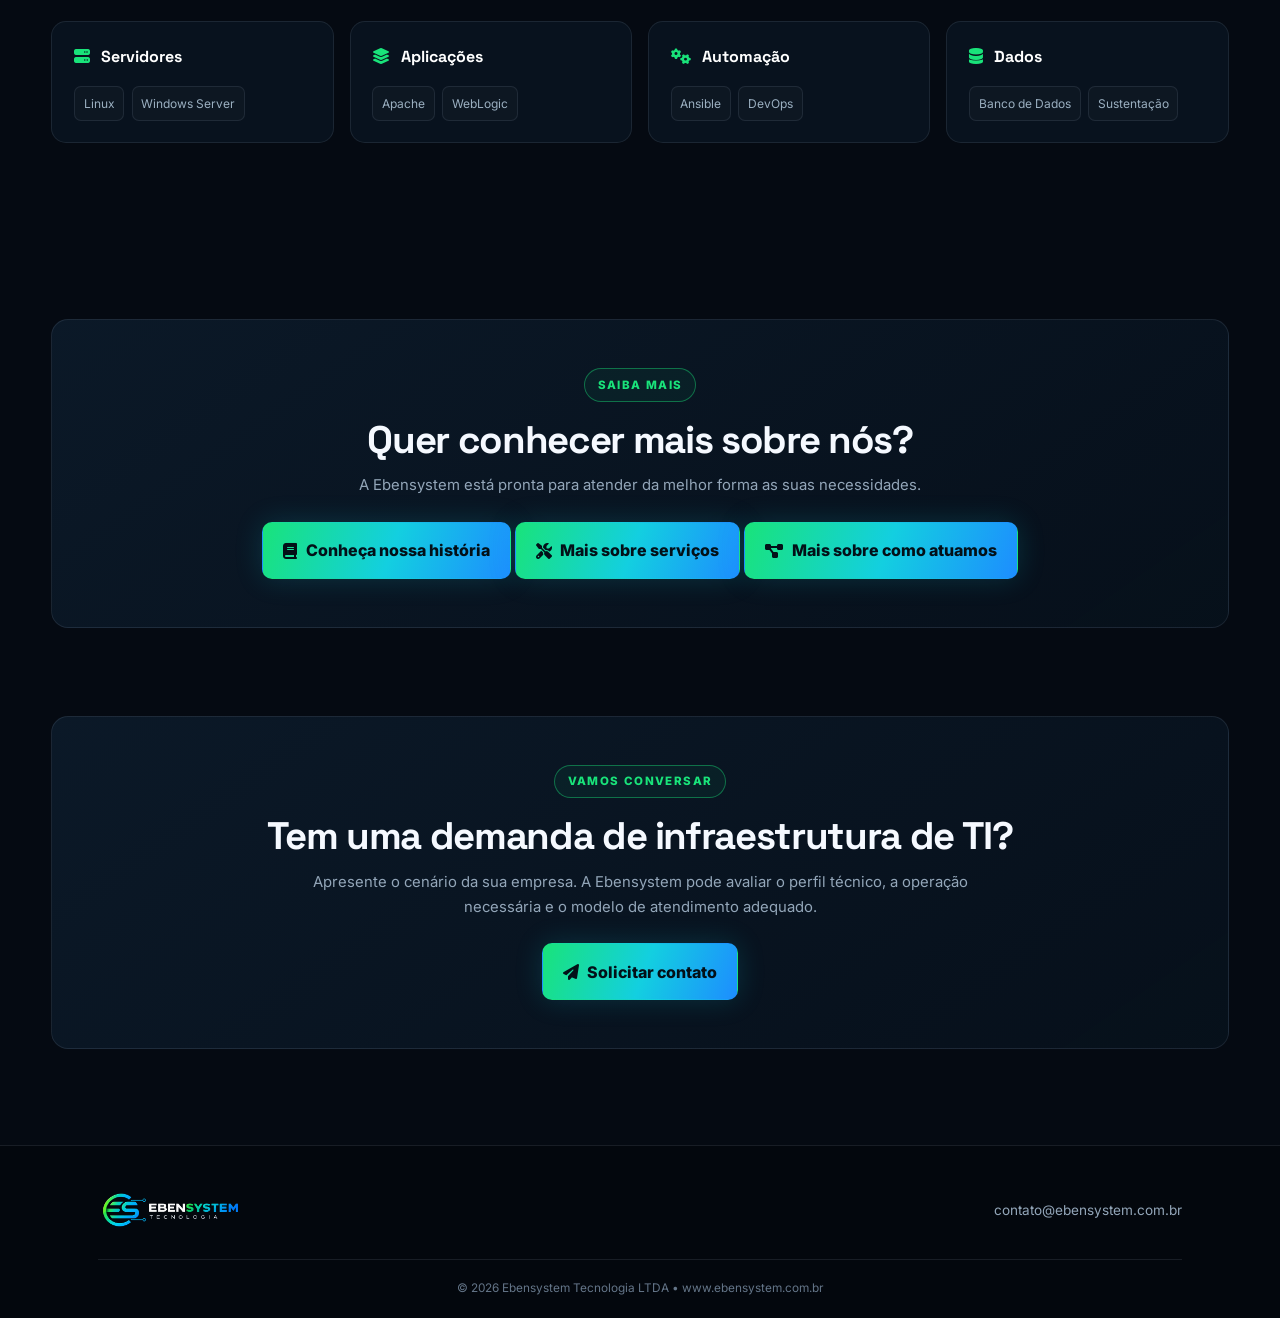
==== commit b21eff03: "Update index.html" ====
--- a/index.html
+++ b/index.html
@@ -323,17 +323,17 @@
        </span>
       </div>
      </div>
-     <div class="card">
-      <div class="card-icon">
-       <i class="fa-solid fa-code">
-       </i>
-      </div>
-      <h3>
-       Desenvolvimento
-      </h3>
-      <p>
-       Sites, APIs, aplica&ccedil;&otilde;es e solu&ccedil;&otilde;es digitais para necessidades espec&iacute;ficas.
-      </p>
+      <a href="../produtos/" class="card" style="display:block; text-decoration:none; color:inherit;">
+      <div class="card-icon">
+        <i class="fa-solid fa-code"></i>
+      </div>
+      <h3>
+        Desenvolvimento &amp; Soluções Digitais
+      </h3>
+      <p>
+        Criação de sites, Aplicativos e sistemas empresariais.
+      </p>
+     </a>
      </div>
     </div>
    </section>
--- a/css/style.css
+++ b/css/style.css
@@ -105,7 +105,7 @@
 
 @media(max-width:950px){nav ul{gap:1rem}.nav-cta{display:none}.tech-stack{grid-template-columns:repeat(2,1fr)}.model{grid-template-columns:1fr}.contact-grid{grid-template-columns:1fr}}
 @media(max-width:760px){header{padding:.55rem 4%;}.logo-img{width:145px}.menu-toggle{display:block}nav{position:absolute;left:4%;right:4%;top:70px;background:rgba(5,10,18,.98);border:1px solid var(--line);border-radius:12px;padding:.7rem;display:none}nav.open{display:block}nav ul{flex-direction:column;align-items:stretch;gap:.2rem}nav a{display:block;padding:.75rem}.hero{min-height:590px;border-radius:17px}.hero h1{font-size:2.45rem}.grid-3,.grid-2,.model-steps,.timeline,.tech-stack{grid-template-columns:1fr}.section{padding:4rem 0}.btn-flutuante{right:14px;bottom:14px}.btn-flutuante span{display:none}.btn-flutuante{width:48px;height:48px;display:grid;place-items:center;padding:0}.footer-content{flex-direction:column;align-items:flex-start}}
-/* BOTÕES FLUTUANTES - REDES SOCIAIS */
+/* BOTÕES FLUTUANTES - REDES SOCIAIS ok */
 
 .botoes-flutuantes {
   position: fixed;
@@ -121,7 +121,98 @@
   z-index: 9999;
 }
 
+
+/* PADRÃO DOS 3 BOTÕES */
+
 .botoes-flutuantes .btn-flutuante {
   position: static;
   margin: 0;
-}+
+  width: 135px;
+  min-width: 135px;
+
+  display: flex;
+  align-items: center;
+  justify-content: center;
+
+  gap: 7px;
+
+  padding: 0.8rem 1rem;
+
+  border-radius: 999px;
+
+  background: linear-gradient(
+    110deg,
+    #19E37A,
+    #13CFE0 52%,
+    #1D8DFF
+  );
+
+  color: #031018;
+
+  font-size: 0.82rem;
+  font-weight: 800;
+
+  box-sizing: border-box;
+
+  box-shadow:
+    0 10px 30px rgba(0,0,0,.35),
+    0 0 25px rgba(19,207,224,.16);
+
+  transition: .25s;
+}
+
+
+/* ÍCONES */
+
+.botoes-flutuantes .btn-flutuante i {
+  width: 16px;
+  min-width: 16px;
+
+  text-align: center;
+
+  font-size: 1rem;
+}
+
+
+/* HOVER */
+
+.botoes-flutuantes .btn-flutuante:hover {
+  transform: translateX(-4px);
+
+  box-shadow:
+    0 12px 32px rgba(0,0,0,.40),
+    0 0 30px rgba(19,207,224,.25);
+}
+
+
+/* MOBILE */
+
+@media (max-width: 760px) {
+
+  .botoes-flutuantes {
+    right: 14px;
+    bottom: 14px;
+    gap: 10px;
+  }
+
+  .botoes-flutuantes .btn-flutuante {
+    width: 48px;
+    min-width: 48px;
+    height: 48px;
+
+    padding: 0;
+
+    border-radius: 50%;
+  }
+
+  .botoes-flutuantes .btn-flutuante span {
+    display: none;
+  }
+
+}
+
+.botoes-flutuantes .btn-flutuante {
+  position: static;
+  margin: 0;
+}
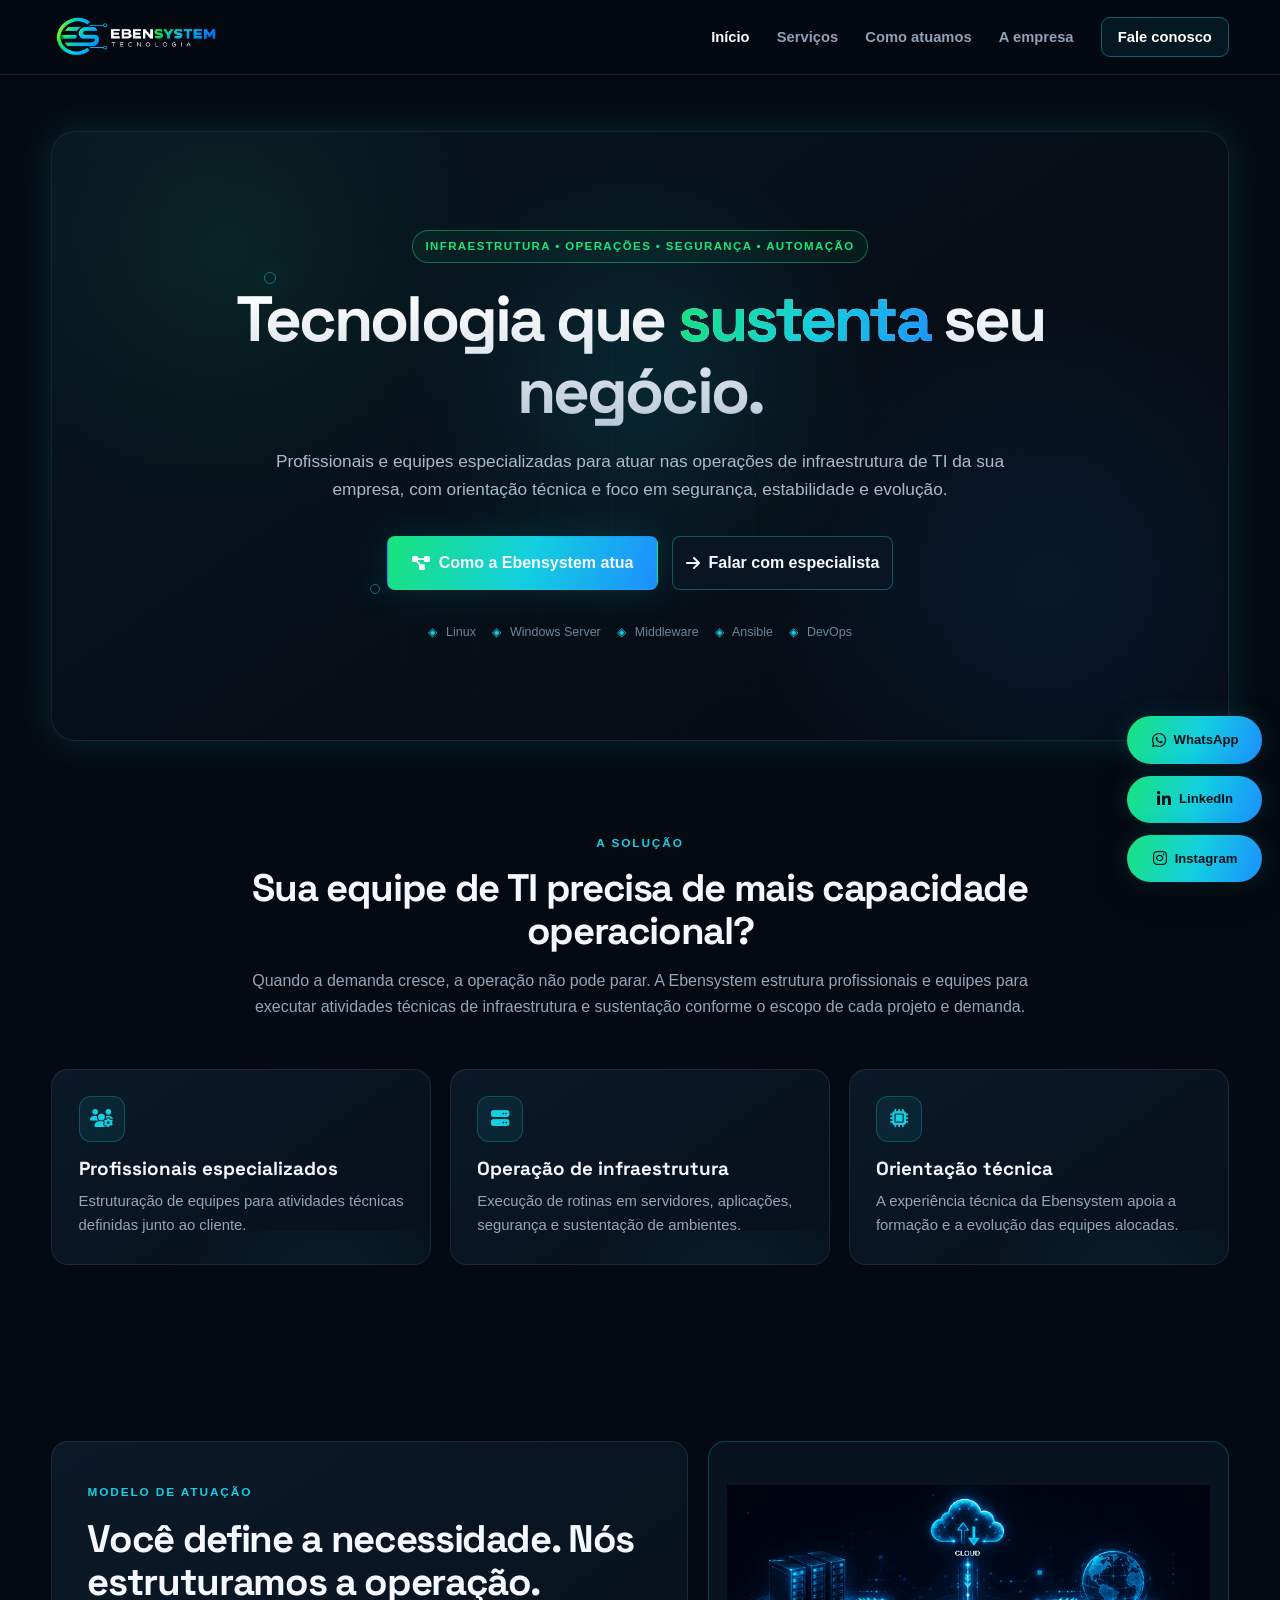
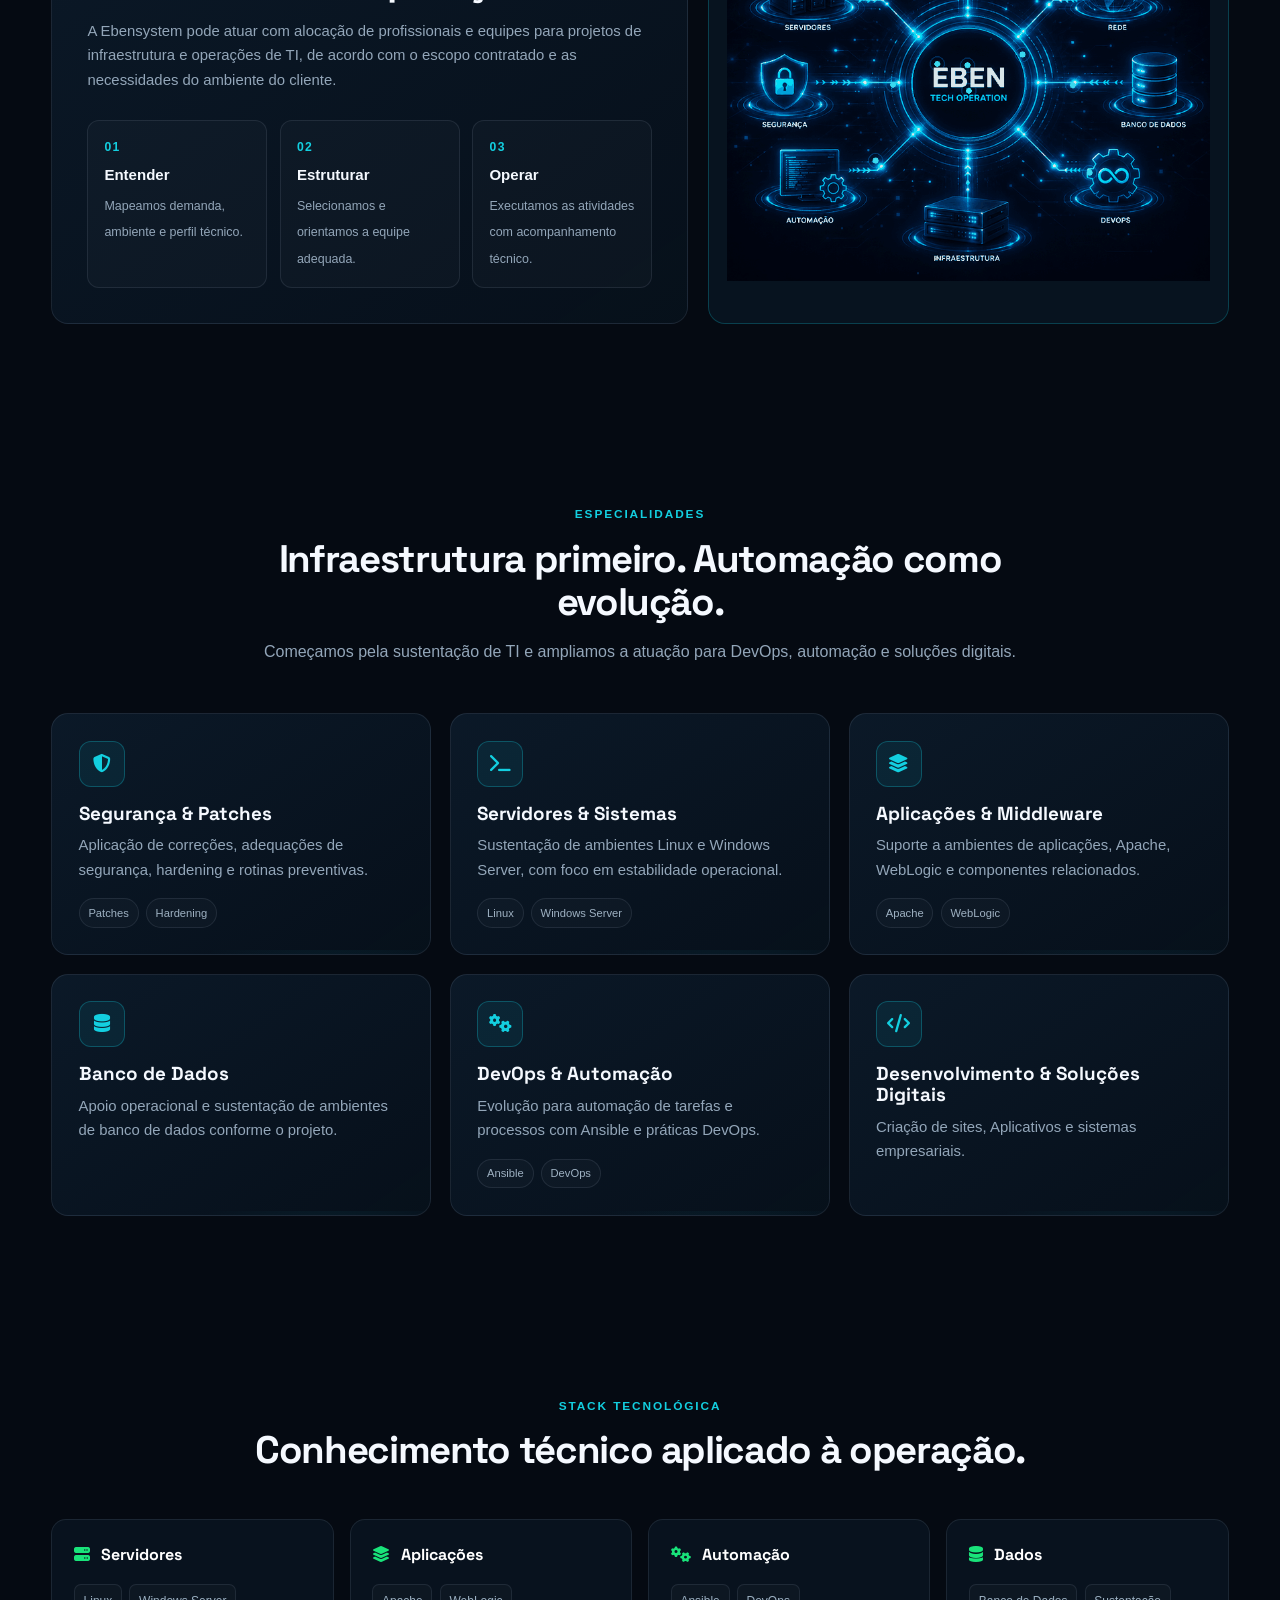
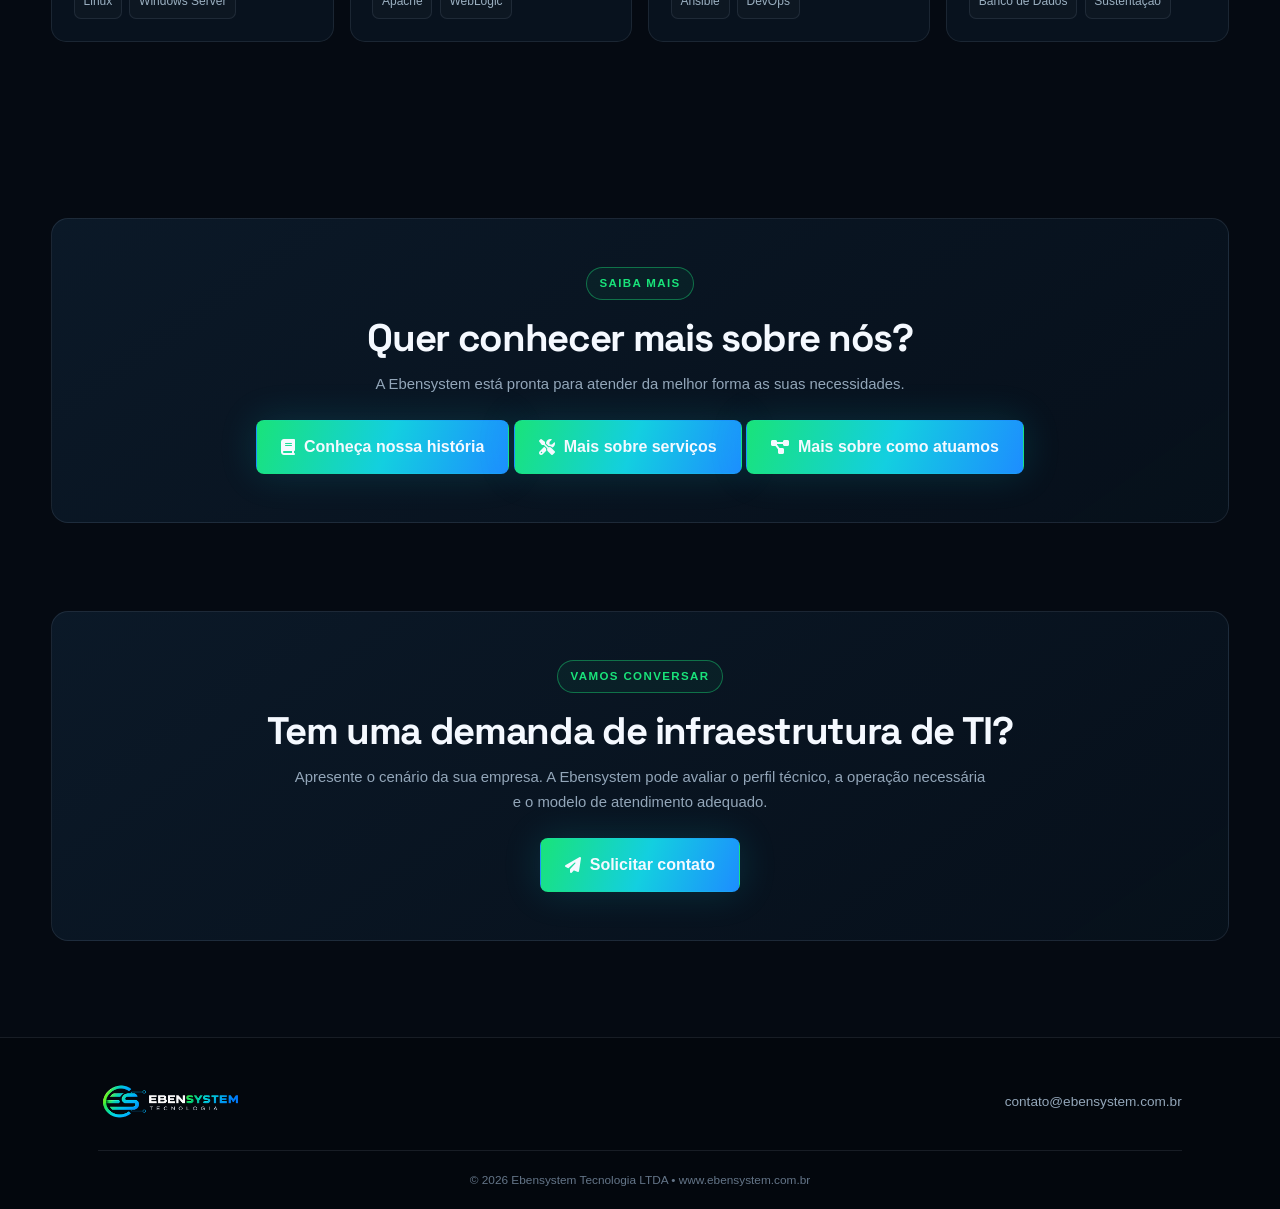
==== commit 240476b4: "Update index.html" ====
--- a/index.html
+++ b/index.html
@@ -3,6 +3,7 @@
  <head>
   <meta charset="utf-8"/>
   <meta content="width=device-width, initial-scale=1.0" name="viewport"/>
+  <meta name="google-site-verification" content="sRp_3C20wmaC_Twzz2tWhQx3YRv1NlEAtKKwWZ_OM18" />
   <meta content="Ebensystem Tecnologia &mdash; profissionais e equipes especializadas para opera&ccedil;&otilde;es de infraestrutura, seguran&ccedil;a, servidores, aplica&ccedil;&otilde;es e automa&ccedil;&atilde;o de TI." name="description"/>
   <title>
    Ebensystem Tecnologia | Infraestrutura e Opera&ccedil;&otilde;es de TI
--- a/css/style.css
+++ b/css/style.css
@@ -1,218 +1,1226 @@
 @import url('https://fonts.googleapis.com/css2?family=Inter:wght@400;500;600;700;800&family=Space+Grotesk:wght@500;600;700&display=swap');
 
+
+
 :root{
-  --bg:#050a12;
-  --bg-soft:#07111c;
+
+  --bg:#050A12;
+
+  --bg-soft:#07111C;
+
   --panel:#091522;
-  --panel-2:#0c1b2a;
+
+  --panel-2:#0C1B2A;
+
   --line:rgba(148,163,184,.14);
+
   --line-strong:rgba(25,210,230,.35);
-  --text:#f5f9ff;
-  --muted:#93a6b9;
-  --green:#19e37a;
-  --cyan:#13cfe0;
-  --blue:#1d8dff;
+
+  --text:#F5F9FF;
+
+  --muted:#93A6B9;
+
+  --green:#19E37A;
+
+  --cyan:#13CFE0;
+
+  --blue:#1D8DFF;
+
   --gradient:linear-gradient(110deg,var(--green),var(--cyan) 52%,var(--blue));
+
   --glow:0 0 38px rgba(19,207,224,.16);
-}
+
+}
+
 *{box-sizing:border-box;margin:0;padding:0}
+
 html{scroll-behavior:smooth}
+
 body{font-family:Inter,Arial,sans-serif;background:var(--bg);color:var(--text);line-height:1.65;overflow-x:hidden}
+
 body:before{content:"";position:fixed;inset:0;pointer-events:none;opacity:.18;background-image:linear-gradient(rgba(255,255,255,.025) 1px,transparent 1px),linear-gradient(90deg,rgba(255,255,255,.025) 1px,transparent 1px);background-size:48px 48px;mask-image:linear-gradient(to bottom,black,transparent 75%);z-index:-2}
+
 a{color:inherit;text-decoration:none}
+
 .container{width:min(1160px,92%);margin:auto}
 
+
+
 /* Header */
+
 header{position:sticky;top:0;z-index:1000;background:rgba(5,10,18,.86);backdrop-filter:blur(18px);border-bottom:1px solid var(--line);padding:.55rem 4%;display:flex;align-items:center;justify-content:space-between;gap:25px}
+
 .logo-container{display:flex;align-items:center;flex-shrink:0}
+
 .logo-img{width:170px;height:auto;display:block;object-fit:contain;transition:transform .25s ease}
+
 .logo-container:hover .logo-img{transform:scale(1.02)}
+
 nav ul{display:flex;align-items:center;gap:1.7rem;list-style:none}
+
 nav a{color:#91a1b4;font-size:.92rem;font-weight:600;transition:.25s}
+
 nav a:hover,nav a.active{color:#fff}
+
 .nav-cta{padding:.7rem 1rem;border:1px solid rgba(19,207,224,.4);border-radius:9px;color:#fff!important;background:rgba(19,207,224,.07)}
+
 .menu-toggle{display:none;border:1px solid var(--line);background:var(--panel);color:#fff;border-radius:9px;padding:.6rem .75rem;font-size:1.1rem;cursor:pointer}
 
+
+
 /* General */
+
 main{width:min(1200px,92%);margin:0 auto;padding:3.5rem 0 1rem}
+
 .eyebrow,.tech-tag{display:inline-flex;align-items:center;gap:.5rem;color:var(--green);border:1px solid rgba(25,227,122,.42);background:rgba(25,227,122,.055);padding:.38rem .8rem;border-radius:999px;font-size:.72rem;font-weight:800;letter-spacing:.12em;text-transform:uppercase}
+
 .section{padding:5.5rem 0}
+
 .section-head{text-align:center;max-width:800px;margin:0 auto 3rem}
+
 .section-kicker{color:var(--cyan);font-size:.74rem;font-weight:800;letter-spacing:.16em;text-transform:uppercase}
+
 h1,h2,h3{font-family:'Space Grotesk',Inter,sans-serif;line-height:1.12}
+
 h1{font-size:clamp(2.4rem,5vw,4.8rem);letter-spacing:-.045em}
+
 h2{font-size:clamp(1.9rem,3vw,2.8rem);letter-spacing:-.035em}
+
 h3{font-size:1.18rem}
+
 .section-head h2{margin:.65rem 0 1rem}
+
 .section-head p,.muted{color:var(--muted)}
 
+
+
 /* Hero */
+
 .hero{position:relative;min-height:610px;display:grid;place-items:center;text-align:center;overflow:hidden;border:1px solid var(--line);border-radius:24px;background:radial-gradient(circle at 50% 42%,rgba(19,207,224,.12),transparent 34%),linear-gradient(145deg,rgba(8,22,34,.96),rgba(5,10,18,.94));box-shadow:var(--glow)}
+
 .hero:before{content:"";position:absolute;inset:0;background:radial-gradient(circle at 15% 20%,rgba(25,227,122,.08),transparent 24%),radial-gradient(circle at 85% 75%,rgba(29,141,255,.1),transparent 27%);pointer-events:none}
+
 .hero-grid{position:absolute;inset:0;background-image:linear-gradient(rgba(19,207,224,.09) 1px,transparent 1px),linear-gradient(90deg,rgba(19,207,224,.09) 1px,transparent 1px);background-size:70px 70px;mask-image:radial-gradient(circle at center,black 0%,transparent 72%);opacity:.32}
+
 .hero-node{position:absolute;border:1px solid rgba(19,207,224,.5);border-radius:50%;box-shadow:0 0 24px rgba(19,207,224,.25);animation:pulse 3.5s infinite ease-in-out}
+
 .node1{width:12px;height:12px;top:23%;left:18%}.node2{width:8px;height:8px;top:31%;right:19%;animation-delay:1s}.node3{width:10px;height:10px;bottom:24%;left:27%;animation-delay:2s}
+
 .hero-content{position:relative;z-index:2;width:min(900px,90%)}
+
 .hero h1{margin:1.3rem auto 1.2rem;background:linear-gradient(180deg,#fff 5%,#b9c8d8 100%);-webkit-background-clip:text;background-clip:text;color:transparent}
+
 .hero h1 span{background:var(--gradient);-webkit-background-clip:text;background-clip:text;color:transparent}
+
 .hero p{max-width:780px;margin:0 auto;color:#a9bacb;font-size:1.08rem}
+
 .hero-actions{display:flex;justify-content:center;gap:.85rem;flex-wrap:wrap;margin-top:2rem}
+
 .btn-primary,.btn-secondary{display:inline-flex;align-items:center;justify-content:center;gap:.55rem;padding:.9rem 1.25rem;border-radius:10px;font-weight:800;transition:.25s;cursor:pointer}
+
 .btn-primary{background:var(--gradient);color:#031018;border:1px solid transparent;box-shadow:0 0 28px rgba(19,207,224,.17)}
+
 .btn-secondary{background:rgba(255,255,255,.02);color:#fff;border:1px solid var(--line-strong)}
+
 .btn-primary:hover,.btn-secondary:hover{transform:translateY(-2px);box-shadow:0 12px 35px rgba(19,207,224,.16)}
+
 .hero-techline{margin:2rem auto 0;display:flex;justify-content:center;gap:1rem;flex-wrap:wrap;color:#6f8498;font-size:.78rem}
+
 .hero-techline span:before{content:'◈';color:var(--cyan);margin-right:.35rem}
 
+
+
 /* Cards */
+
 .grid-3{display:grid;grid-template-columns:repeat(3,1fr);gap:1.15rem}
+
 .grid-2{display:grid;grid-template-columns:repeat(2,1fr);gap:1.15rem}
+
 .card{position:relative;background:linear-gradient(145deg,rgba(12,27,42,.92),rgba(7,17,28,.9));border:1px solid var(--line);border-radius:17px;padding:1.65rem;overflow:hidden;transition:.28s}
+
 .card:after{content:"";position:absolute;inset:auto -30% -65% 20%;height:160px;background:radial-gradient(circle,rgba(19,207,224,.09),transparent 68%);pointer-events:none}
+
 .card:hover{transform:translateY(-4px);border-color:rgba(19,207,224,.38);box-shadow:0 18px 55px rgba(0,0,0,.3),0 0 25px rgba(19,207,224,.07)}
+
 .card-icon{width:46px;height:46px;display:grid;place-items:center;border-radius:12px;color:var(--cyan);background:rgba(19,207,224,.08);border:1px solid rgba(19,207,224,.28);font-size:1.15rem;margin-bottom:1rem}
+
 .card h3{margin-bottom:.6rem}.card p{color:var(--muted);font-size:.93rem}
+
 .tech-badge-list{display:flex;flex-wrap:wrap;gap:.45rem;margin-top:1rem}.tech-badge{font-size:.7rem;color:#9eb1c2;border:1px solid var(--line);padding:.28rem .55rem;border-radius:999px;background:rgba(255,255,255,.025)}
 
+
+
 /* Commercial model */
+
 .model{display:grid;grid-template-columns:1.1fr .9fr;gap:1.2rem;align-items:stretch}
+
 .model-main{padding:2.2rem}.model-main h2{margin:.8rem 0 1rem}.model-main p{color:var(--muted);max-width:720px}.model-steps{display:grid;grid-template-columns:repeat(3,1fr);gap:.8rem;margin-top:1.7rem}
+
 .step{padding:1rem;border:1px solid var(--line);border-radius:12px;background:rgba(255,255,255,.025)}.step b{display:block;color:var(--cyan);font-size:.76rem;letter-spacing:.12em;margin-bottom:.4rem}.step strong{display:block;font-size:.94rem;margin-bottom:.25rem}.step span{font-size:.78rem;color:var(--muted)}
+
 .tech-panel{position:relative;min-height:100%;overflow:hidden;padding:2rem;border-radius:17px;border:1px solid rgba(19,207,224,.24);background:radial-gradient(circle at 50% 45%,rgba(19,207,224,.12),transparent 35%),#07131f}
+
 .network{position:absolute;inset:15%;border:1px solid rgba(19,207,224,.16);transform:rotate(45deg);border-radius:20px}.network:before,.network:after{content:"";position:absolute;border:1px solid rgba(25,227,122,.22);border-radius:50%}.network:before{inset:18%}.network:after{inset:35%}
+
 .network-label{position:relative;z-index:2;height:100%;min-height:260px;display:grid;place-items:center;text-align:center}.network-label div{width:150px;height:150px;border-radius:50%;display:grid;place-items:center;background:radial-gradient(circle,#102c3b,#07131f);border:1px solid rgba(19,207,224,.5);box-shadow:0 0 45px rgba(19,207,224,.14)}.network-label strong{display:block}.network-label small{color:var(--cyan);display:block;margin-top:.25rem}
 
+
+
 /* Tech stack */
+
 .tech-stack{display:grid;grid-template-columns:repeat(4,1fr);gap:1rem}.tech-category{padding:1.35rem;border:1px solid var(--line);border-radius:15px;background:rgba(9,21,34,.78)}.tech-category h4{font-family:'Space Grotesk',Inter,sans-serif;color:#fff;margin-bottom:1rem}.tech-category h4 i{color:var(--green);margin-right:.45rem}.tech-list{display:flex;flex-wrap:wrap;gap:.45rem}.tech-item{font-size:.75rem;color:#9bb0c1;padding:.4rem .55rem;border-radius:7px;background:rgba(255,255,255,.025);border:1px solid var(--line)}
 
+
+
 /* Page hero */
+
 .page-hero{text-align:center;padding:4.5rem 1rem 3.2rem}.page-hero h1{margin:1rem auto;max-width:900px}.page-hero p{max-width:760px;margin:auto;color:var(--muted);font-size:1.05rem}
 
+
+
 /* Timeline / company */
+
 .timeline{display:grid;grid-template-columns:repeat(4,1fr);gap:1rem}.timeline .card{min-height:190px}.timeline .num{font-size:2.5rem;font-family:'Space Grotesk';font-weight:800;color:rgba(19,207,224,.18)}
 
+
+
 /* Contact */
+
 .contact-grid{display:grid;grid-template-columns:.8fr 1.2fr;gap:1.2rem}.contact-info{padding:2rem}.contact-info h2{margin:1rem 0}.contact-item{display:flex;gap:.85rem;padding:1rem 0;border-bottom:1px solid var(--line)}.contact-item i{color:var(--cyan);width:20px}.contact-item span{color:var(--muted)}
+
 .form-card{padding:2rem}.field{margin-bottom:1rem}.field label{display:block;font-size:.8rem;font-weight:700;margin-bottom:.4rem;color:#dbe7f1}.field input,.field textarea{width:100%;padding:.9rem 1rem;border-radius:10px;border:1px solid var(--line);background:#050d16;color:#fff;font:inherit;outline:none}.field input:focus,.field textarea:focus{border-color:var(--cyan);box-shadow:0 0 0 3px rgba(19,207,224,.08)}
 
+
+
 /* Footer */
+
 footer{margin-top:5rem;border-top:1px solid var(--line);background:#03070d;padding:2.5rem 4% 1.2rem}.footer-content{width:min(1160px,92%);margin:auto;display:flex;justify-content:space-between;align-items:center;gap:1.5rem;flex-wrap:wrap}.footer-content .logo-img{width:145px}.footer-mail{color:var(--muted);font-size:.85rem}.footer-bottom{width:min(1160px,92%);margin:1.5rem auto 0;padding-top:1.2rem;border-top:1px solid var(--line);text-align:center;color:#647588;font-size:.74rem}
+
 .btn-flutuante{position:fixed;right:22px;bottom:22px;z-index:999;background:var(--gradient);color:#031018;padding:.8rem 1rem;border-radius:999px;font-weight:800;font-size:.82rem;box-shadow:0 10px 30px rgba(0,0,0,.35),0 0 25px rgba(19,207,224,.16);transition:.25s}.btn-flutuante:hover{transform:translateY(-3px)}
 
+
+
 .reveal{animation:rise .7s ease both}.delay-1{animation-delay:.08s}.delay-2{animation-delay:.16s}.delay-3{animation-delay:.24s}
+
 @keyframes rise{from{opacity:0;transform:translateY(12px)}to{opacity:1;transform:none}}
+
 @keyframes pulse{0%,100%{transform:scale(.85);opacity:.5}50%{transform:scale(1.2);opacity:1}}
 
+
+
 @media(max-width:950px){nav ul{gap:1rem}.nav-cta{display:none}.tech-stack{grid-template-columns:repeat(2,1fr)}.model{grid-template-columns:1fr}.contact-grid{grid-template-columns:1fr}}
+
 @media(max-width:760px){header{padding:.55rem 4%;}.logo-img{width:145px}.menu-toggle{display:block}nav{position:absolute;left:4%;right:4%;top:70px;background:rgba(5,10,18,.98);border:1px solid var(--line);border-radius:12px;padding:.7rem;display:none}nav.open{display:block}nav ul{flex-direction:column;align-items:stretch;gap:.2rem}nav a{display:block;padding:.75rem}.hero{min-height:590px;border-radius:17px}.hero h1{font-size:2.45rem}.grid-3,.grid-2,.model-steps,.timeline,.tech-stack{grid-template-columns:1fr}.section{padding:4rem 0}.btn-flutuante{right:14px;bottom:14px}.btn-flutuante span{display:none}.btn-flutuante{width:48px;height:48px;display:grid;place-items:center;padding:0}.footer-content{flex-direction:column;align-items:flex-start}}
+
 /* BOTÕES FLUTUANTES - REDES SOCIAIS ok */
 
+
+
 .botoes-flutuantes {
+
   position: fixed;
+
   right: 18px;
+
   bottom: 18px;
 
+
+
   display: flex;
+
   flex-direction: column;
+
   align-items: flex-end;
 
+
+
   gap: 12px;
 
+
+
   z-index: 9999;
-}
+
+}
+
+
+
 
 
 /* PADRÃO DOS 3 BOTÕES */
 
+
+
 .botoes-flutuantes .btn-flutuante {
+
   position: static;
+
   margin: 0;
 
+
+
   width: 135px;
+
   min-width: 135px;
 
+
+
   display: flex;
+
   align-items: center;
+
   justify-content: center;
 
+
+
   gap: 7px;
 
+
+
   padding: 0.8rem 1rem;
 
+
+
   border-radius: 999px;
 
+
+
   background: linear-gradient(
+
     110deg,
+
     #19E37A,
+
     #13CFE0 52%,
+
     #1D8DFF
+
   );
 
+
+
   color: #031018;
 
+
+
   font-size: 0.82rem;
+
   font-weight: 800;
 
+
+
   box-sizing: border-box;
 
+
+
   box-shadow:
+
     0 10px 30px rgba(0,0,0,.35),
+
     0 0 25px rgba(19,207,224,.16);
 
+
+
   transition: .25s;
-}
+
+}
+
+
+
 
 
 /* ÍCONES */
 
+
+
 .botoes-flutuantes .btn-flutuante i {
+
   width: 16px;
+
   min-width: 16px;
 
+
+
   text-align: center;
 
+
+
   font-size: 1rem;
-}
+
+}
+
+
+
 
 
 /* HOVER */
 
+
+
 .botoes-flutuantes .btn-flutuante:hover {
+
   transform: translateX(-4px);
 
+
+
   box-shadow:
+
     0 12px 32px rgba(0,0,0,.40),
+
     0 0 30px rgba(19,207,224,.25);
-}
+
+}
+
+
+
 
 
 /* MOBILE */
 
+
+
 @media (max-width: 760px) {
 
+
+
   .botoes-flutuantes {
+
     right: 14px;
+
     bottom: 14px;
+
     gap: 10px;
+
   }
 
+
+
   .botoes-flutuantes .btn-flutuante {
+
     width: 48px;
+
     min-width: 48px;
+
     height: 48px;
 
+
+
     padding: 0;
 
+
+
     border-radius: 50%;
+
   }
 
+
+
   .botoes-flutuantes .btn-flutuante span {
+
     display: none;
+
   }
 
-}
+
+
+}
+
+
 
 .botoes-flutuantes .btn-flutuante {
+
   position: static;
+
   margin: 0;
-}
+
+}
+
+
+
+/* Produtos Page */
+
+.produtos-grid {
+
+  display: grid;
+
+  grid-template-columns: repeat(auto-fit, minmax(320px, 1fr));
+
+  gap: 2rem;
+
+  padding: 2rem;
+
+}
+
+
+
+.produto-card {
+
+  background: var(--panel);
+
+  border: 1px solid var(--line);
+
+  border-radius: 12px;
+
+  padding: 2rem;
+
+  text-align: center;
+
+  box-shadow: var(--glow);
+
+  transition: transform 0.3s ease, border-color 0.3s ease;
+
+}
+
+
+
+.produto-card:hover {
+
+  transform: translateY(-6px);
+
+  border-color: var(--line-strong);
+
+}
+
+
+
+.produto-icon {
+
+  font-size: 3rem;
+
+  color: var(--cyan);
+
+  margin-bottom: 1rem;
+
+}
+
+
+
+.produto-card h2 {
+
+  color: var(--text);
+
+  margin-bottom: 1rem;
+
+}
+
+
+
+.produto-card p {
+
+  color: var(--muted);
+
+  margin-bottom: 1.5rem;
+
+}
+
+
+
+.produto-card .btn-primary {
+
+  background: var(--gradient);
+
+  border: none;
+
+  padding: 0.8rem 1.5rem;
+
+  border-radius: 8px;
+
+  color: var(--text);
+
+  font-weight: bold;
+
+  cursor: pointer;
+
+  text-decoration: none;
+
+  display: inline-block;
+
+}
+
+
+
+.produto-card .btn-primary:hover {
+
+  opacity: 0.9;
+
+}
+
+
+
+/* Área de login cliente dentro do contato */
+
+.cliente-area {
+
+  margin-top: 1rem;
+
+  color: var(--text);
+
+  text-align: center;
+
+}
+
+
+
+.cliente-area a {
+
+  color: var(--cyan);
+
+  font-weight: bold;
+
+  text-decoration: none;
+
+}
+
+
+
+.cliente-area a:hover {
+
+  text-decoration: underline;
+
+}
+
+
+
+#login-form {
+
+  display: flex;
+
+  flex-direction: column;
+
+  gap: 1rem;
+
+}
+
+
+
+.input-field {
+
+  padding: 0.8rem;
+
+  border-radius: 6px;
+
+  border: 1px solid var(--line);
+
+  background: var(--panel-2);
+
+  color: var(--text);
+
+}
+
+
+
+.input-field:focus {
+
+  outline: none;
+
+  border-color: var(--line-strong);
+
+}
+
+
+
+.btn-secondary {
+
+  background: var(--panel);
+
+  border: 1px solid var(--line-strong);
+
+  padding: 0.8rem;
+
+  border-radius: 8px;
+
+  color: var(--text);
+
+  font-weight: bold;
+
+  cursor: pointer;
+
+  transition: background 0.3s ease;
+
+}
+
+
+
+.btn-secondary:hover {
+
+  background: var(--bg-soft);
+
+}
+
+
+
+/* Painel Base */
+
+.header-bar {
+
+  background: var(--gradient);
+
+  color: var(--text);
+
+  display: flex;
+
+  justify-content: space-between;
+
+  align-items: center;
+
+  padding: 1rem 2rem;
+
+  box-shadow: var(--glow);
+
+}
+
+
+
+.stats-grid {
+
+  display: grid;
+
+  grid-template-columns: repeat(auto-fit, minmax(200px, 1fr));
+
+  gap: 1.5rem;
+
+  padding: 2rem;
+
+}
+
+
+
+.stat-card {
+
+  background: var(--panel);
+
+  border: 1px solid var(--line);
+
+  border-radius: 10px;
+
+  text-align: center;
+
+  padding: 1.5rem;
+
+  color: var(--text);
+
+  box-shadow: var(--glow);
+
+}
+
+
+
+.stat-card i {
+
+  font-size: 2rem;
+
+  color: var(--cyan);
+
+  margin-bottom: 0.5rem;
+
+}
+
+
+
+.clients-section {
+
+  padding: 2rem;
+
+}
+
+
+
+.clients-list {
+
+  display: flex;
+
+  flex-direction: column;
+
+  gap: 1rem;
+
+}
+
+
+
+.client-card {
+
+  background: var(--panel-2);
+
+  border: 1px solid var(--line);
+
+  border-radius: 8px;
+
+  padding: 1rem;
+
+  color: var(--text);
+
+  display: flex;
+
+  justify-content: space-between;
+
+  align-items: center;
+
+}
+
+
+
+.client-card span {
+
+  color: var(--muted);
+
+}
+
+
+
+/* Modal */
+
+.modal {
+
+  display: none;
+
+  position: fixed;
+
+  z-index: 10;
+
+  left: 0;
+
+  top: 0;
+
+  width: 100%;
+
+  height: 100%;
+
+  background: rgba(5, 10, 18, 0.85);
+
+  justify-content: center;
+
+  align-items: center;
+
+}
+
+
+
+.modal-content {
+
+  background: var(--panel);
+
+  padding: 2rem;
+
+  border-radius: 10px;
+
+  width: 90%;
+
+  max-width: 500px;
+
+  color: var(--text);
+
+}
+
+
+
+.modal-content input,
+
+.modal-content select {
+
+  width: 100%;
+
+  margin-bottom: 1rem;
+
+  padding: 0.8rem;
+
+  border-radius: 6px;
+
+  border: 1px solid var(--line);
+
+  background: var(--panel-2);
+
+  color: var(--text);
+
+}
+
+
+
+.modal-content .close {
+
+  float: right;
+
+  font-size: 1.5rem;
+
+  cursor: pointer;
+
+  color: var(--muted);
+
+}
+
+
+
+/* EBENFAMILY PAGE
+   Esta seção usa a mesma identidade visual oficial da Ebensystem.
+   Não redefinir :root aqui, pois isso sobrescreve as cores do site inteiro.
+*/
+
+
+
+body {
+
+  background: var(--bg);
+
+  color: var(--text);
+
+  font-family: 'Segoe UI', sans-serif;
+
+  margin: 0;
+
+}
+
+
+
+.ef-header {
+
+  background: var(--green);
+
+  color: #fff;
+
+  display: flex;
+
+  justify-content: space-between;
+
+  align-items: center;
+
+  padding: 1rem 2rem;
+
+}
+
+
+
+.ef-logo h1 {
+
+  font-size: 1.8rem;
+
+  font-weight: bold;
+
+}
+
+
+
+.ef-logo span {
+
+  font-size: 0.9rem;
+
+  color: #d9f9f0;
+
+}
+
+
+
+.ef-header nav ul {
+
+  display: flex;
+
+  gap: 1.5rem;
+
+  list-style: none;
+
+}
+
+
+
+.ef-header nav a {
+
+  color: #fff;
+
+  text-decoration: none;
+
+  font-weight: 500;
+
+}
+
+
+
+.ef-main {
+
+  padding: 2rem;
+
+}
+
+
+
+/* HERO */
+
+.ef-hero {
+
+  display: flex;
+
+  flex-wrap: wrap;
+
+  align-items: center;
+
+  justify-content: space-between;
+
+  gap: 2rem;
+
+  margin-bottom: 3rem;
+
+}
+
+
+
+.ef-hero-text {
+
+  flex: 1;
+
+}
+
+
+
+.ef-hero-text h2 {
+
+  color: var(--green);
+
+  font-size: 2.5rem;
+
+  margin-bottom: 0.5rem;
+
+}
+
+
+
+.ef-hero-text .tagline {
+
+  color: var(--blue);
+
+  font-size: 1.2rem;
+
+  margin-bottom: 1rem;
+
+}
+
+
+
+.ef-hero-text .description {
+
+  color: var(--text);
+
+  margin-bottom: 1.5rem;
+
+}
+
+
+
+.btn-primary {
+
+  background: var(--gradient);
+
+  color: var(--text);
+
+  padding: 0.8rem 1.5rem;
+
+  border-radius: 8px;
+
+  text-decoration: none;
+
+  font-weight: bold;
+
+  box-shadow: var(--glow);
+
+  transition: transform 0.3s ease, opacity 0.3s ease;
+
+}
+
+
+
+.btn-primary:hover {
+
+  transform: translateY(-2px);
+
+  opacity: 0.9;
+
+}
+
+
+
+
+
+
+
+.btn-primary:hover {
+
+  opacity: 0.85;
+
+}
+
+
+
+.ef-hero-media img {
+
+  max-width: 350px;
+
+  border-radius: 12px;
+
+  box-shadow: 0 0 20px rgba(25, 227, 122, 0.3);
+
+}
+
+
+
+/* FEATURES */
+
+.ef-features {
+
+  text-align: center;
+
+  margin-bottom: 3rem;
+
+}
+
+
+
+.ef-grid {
+
+  display: grid;
+
+  grid-template-columns: repeat(auto-fit, minmax(250px, 1fr));
+
+  gap: 1.5rem;
+
+}
+
+
+
+.ef-card {
+
+  background: var(--panel-2);
+
+  border: 1px solid var(--line);
+
+  border-radius: 10px;
+
+  padding: 1.5rem;
+
+  text-align: center;
+
+  box-shadow: var(--glow);
+
+  transition: transform 0.3s ease;
+
+}
+
+
+
+.ef-card:hover {
+
+  transform: translateY(-5px);
+
+}
+
+
+
+.ef-card i {
+
+  font-size: 2rem;
+
+  color: var(--cyan);
+
+  margin-bottom: 1rem;
+
+}
+
+
+
+.ef-card h3 {
+
+  color: var(--green);
+
+  margin-bottom: 0.5rem;
+
+}
+
+
+
+/* SOLUÇÃO */
+
+.ef-solution {
+
+  display: flex;
+
+  flex-wrap: wrap;
+
+  align-items: center;
+
+  justify-content: space-between;
+
+  gap: 2rem;
+
+  margin-top: 3rem;
+
+}
+
+
+
+.ef-solution-text {
+
+  flex: 1;
+
+}
+
+
+
+.ef-solution-text h2 {
+
+  color: var(--green);
+
+  margin-bottom: 1rem;
+
+}
+
+
+
+.ef-solution-text ul {
+
+  list-style: none;
+
+  padding: 0;
+
+}
+
+
+
+.ef-solution-text li {
+
+  margin-bottom: 0.8rem;
+
+  font-size: 1rem;
+
+  color: var(--text);
+
+}
+
+
+
+.ef-solution-text i {
+
+  color: var(--cyan);
+
+  margin-right: 0.5rem;
+
+}
+
+
+
+.ef-solution-img img {
+
+  max-width: 300px;
+
+}
+
+
+
+/* FOOTER */
+
+.ef-footer {
+
+  text-align: center;
+
+  padding: 1rem;
+
+  background: var(--green);
+
+  color: #fff;
+
+  margin-top: 3rem;
+
+}
